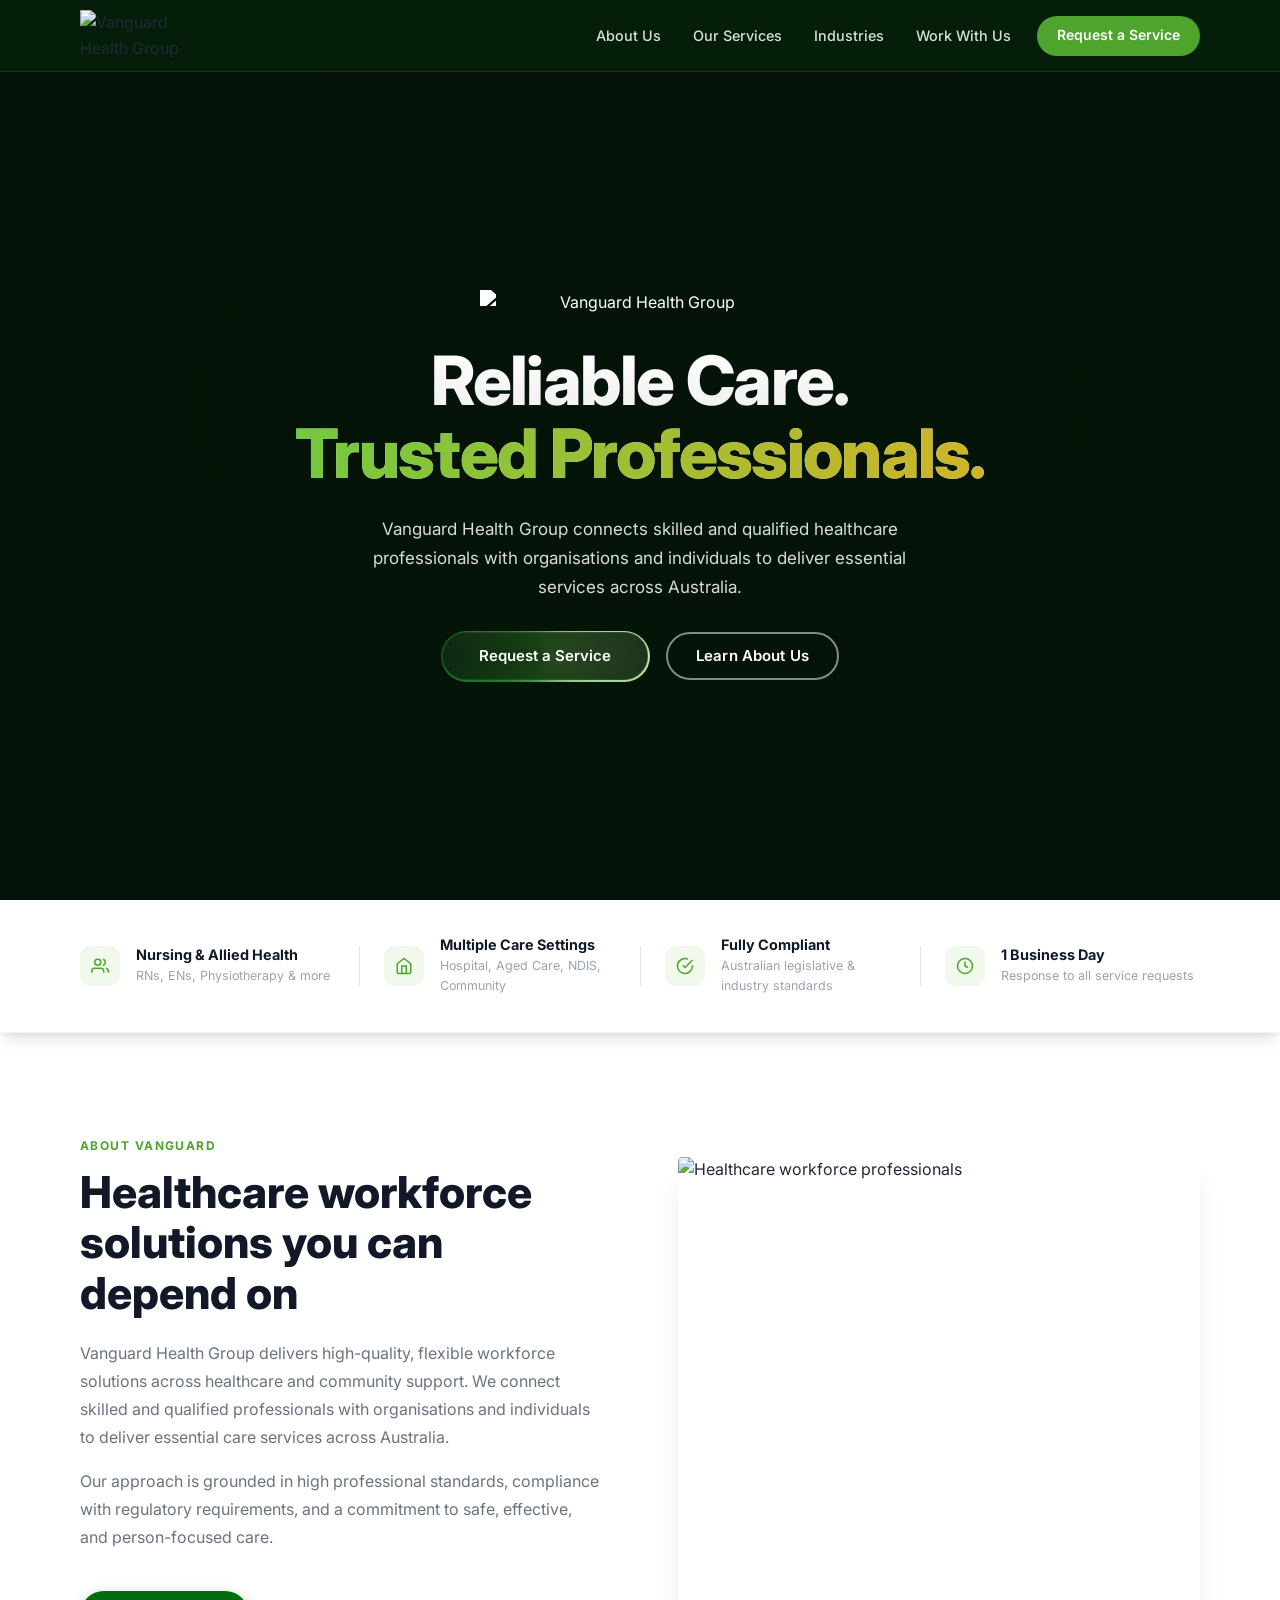
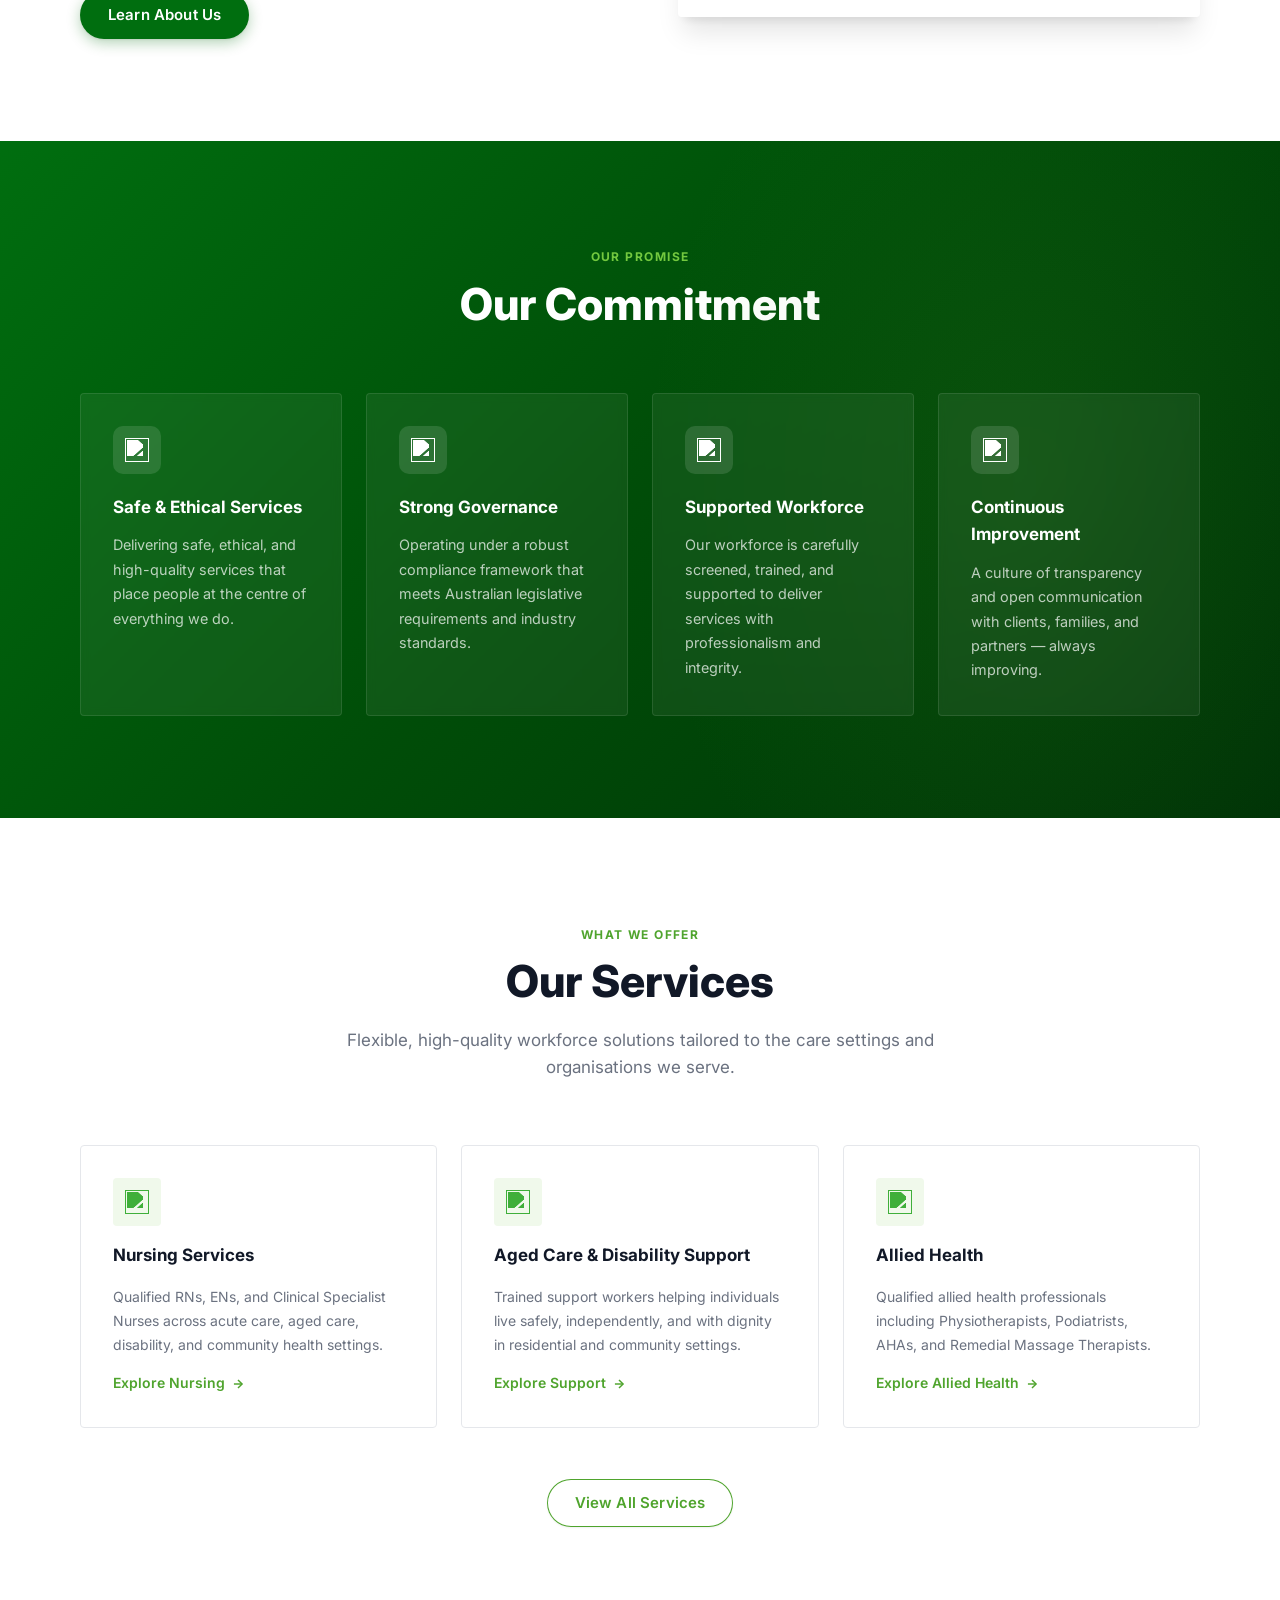
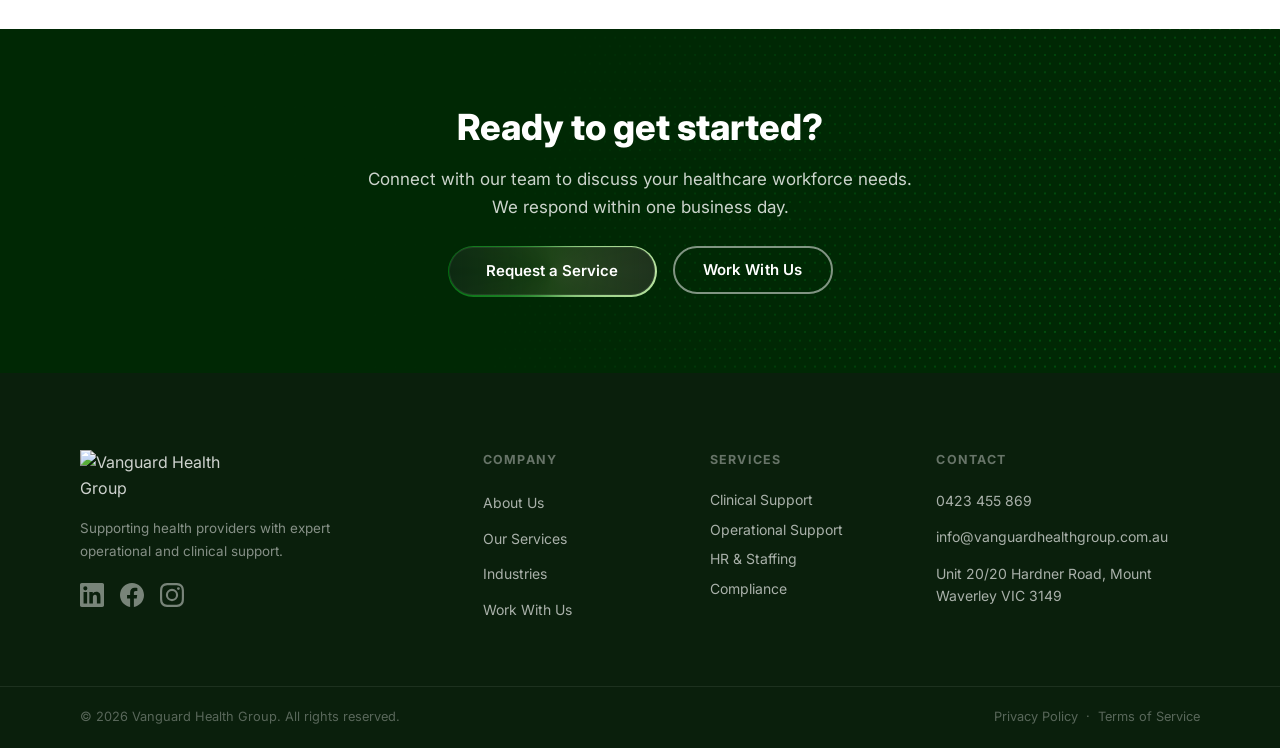
==== index.html @ 78858b24 "Extract nav + drawer into shared js/nav.js component with auto active-state detection" ====
<!DOCTYPE html>
<html lang="en">
<head>
  <meta charset="UTF-8" />
  <meta name="viewport" content="width=device-width, initial-scale=1.0" />
  <meta name="description" content="Vanguard Health Group delivers high-quality, flexible workforce solutions across healthcare and community support in Australia." />
  <title>Vanguard Health Group | Reliable Care. Trusted Professionals.</title>
  <!-- Favicon -->
  <link rel="icon" type="image/svg+xml" href="brand_assets/Favicon.svg" />
  <link rel="apple-touch-icon" href="brand_assets/Apple touch.svg" />
  <meta name="theme-color" content="#06200A" />
  <!-- Canonical -->
  <link rel="canonical" href="https://www.vanguardhealthgroup.com.au/" />
  <!-- Open Graph -->
  <meta property="og:type" content="website" />
  <meta property="og:site_name" content="Vanguard Health Group" />
  <meta property="og:url" content="https://www.vanguardhealthgroup.com.au/" />
  <meta property="og:title" content="Vanguard Health Group | Reliable Care. Trusted Professionals." />
  <meta property="og:description" content="Vanguard Health Group delivers high-quality, flexible workforce solutions across healthcare and community support in Australia." />
  <meta property="og:image" content="https://vanguard-hg.vercel.app/brand_assets/og-Image.jpg" />
  <meta property="og:image:secure_url" content="https://vanguard-hg.vercel.app/brand_assets/og-Image.jpg" />
  <meta property="og:image:type" content="image/jpeg" />
  <meta property="og:image:width" content="1200" />
  <meta property="og:image:height" content="628" />
  <!-- Twitter Card -->
  <meta name="twitter:card" content="summary_large_image" />
  <meta name="twitter:title" content="Vanguard Health Group | Reliable Care. Trusted Professionals." />
  <meta name="twitter:description" content="Vanguard Health Group delivers high-quality, flexible workforce solutions across healthcare and community support in Australia." />
  <meta name="twitter:image" content="https://vanguard-hg.vercel.app/brand_assets/og-Image.jpg" />
  <link rel="preconnect" href="https://fonts.googleapis.com" />
  <link rel="preconnect" href="https://fonts.gstatic.com" crossorigin />
  <link href="https://fonts.googleapis.com/css2?family=Inter:wght@300;400;500;600;700;800&display=swap" rel="stylesheet" />
  <link rel="stylesheet" href="css/styles.css" />
  <!-- Schema: Organization -->
  <script type="application/ld+json">
  {
    "@context": "https://schema.org",
    "@type": "Organization",
    "name": "Vanguard Health Group",
    "url": "https://www.vanguardhealthgroup.com.au",
    "logo": "https://www.vanguardhealthgroup.com.au/brand_assets/Logo-Wordmark-Trademark.svg",
    "description": "Vanguard Health Group delivers high-quality, flexible workforce solutions across healthcare and community support in Australia.",
    "contactPoint": {
      "@type": "ContactPoint",
      "email": "info@vanguardhealthgroup.com.au",
      "contactType": "customer service",
      "areaServed": "AU",
      "availableLanguage": "English"
    },
    "address": {
      "@type": "PostalAddress",
      "streetAddress": "Unit 20/20 Hardner Road",
      "addressLocality": "Mount Waverley",
      "addressRegion": "VIC",
      "postalCode": "3149",
      "addressCountry": "AU"
    },
    "sameAs": []
  }
  </script>
</head>
<body>
  <div id="site-nav"></div>
  <script src="js/nav.js"></script>

  <main>

    <!-- ========== HERO ========== -->
    <section class="hero-retro" id="home" aria-label="Hero">
      <!-- Background video -->
      <video
        class="hero-retro-video"
        src="brand_assets/Landing-video.mp4"
        autoplay
        loop
        muted
        playsinline
        aria-hidden="true"
      ></video>
      <!-- Ambient radial glow -->
      <div class="hero-retro-ambient" aria-hidden="true"></div>
      <!-- Content -->
      <div class="hero-retro-body container">
        <div class="hero-retro-text">
          <!-- Logo -->
          <img
            src="brand_assets/Logo-Wordmark-Trademark.svg"
            alt="Vanguard Health Group"
            class="hero-retro-logo"
          />
          <!-- Main heading -->
          <h1 class="hero-retro-heading">
            Reliable Care.
            <span class="hero-retro-heading-gradient">Trusted Professionals.</span>
          </h1>
          <!-- Description -->
          <p class="hero-retro-desc">
            Vanguard Health Group connects skilled and qualified healthcare professionals with organisations and individuals to deliver essential services across Australia.
          </p>
          <!-- CTA with spinning border -->
          <div class="hero-retro-actions">
            <span class="cta-ring-wrap">
              <span class="cta-ring-spin" aria-hidden="true"></span>
              <div class="cta-ring-inner">
                <a href="request.html" class="cta-ring-btn">Request a Service</a>
              </div>
            </span>
            <a href="about.html" class="btn btn-outline">Learn About Us</a>
          </div>
        </div>
      </div>
    </section>

    <!-- ========== STATS BAR ========== -->
    <section class="stats-bar" aria-label="Key highlights">
      <div class="container stats-grid">
        <div class="stat-item">
          <div class="stat-icon" aria-hidden="true">
            <svg viewBox="0 0 24 24" fill="none" stroke="currentColor" stroke-width="2"><path d="M17 21v-2a4 4 0 0 0-4-4H5a4 4 0 0 0-4 4v2"/><circle cx="9" cy="7" r="4"/><path d="M23 21v-2a4 4 0 0 0-3-3.87"/><path d="M16 3.13a4 4 0 0 1 0 7.75"/></svg>
          </div>
          <div class="stat-text">
            <strong>Nursing &amp; Allied Health</strong>
            <span>RNs, ENs, Physiotherapy &amp; more</span>
          </div>
        </div>
        <div class="stat-divider" aria-hidden="true"></div>
        <div class="stat-item">
          <div class="stat-icon" aria-hidden="true">
            <svg viewBox="0 0 24 24" fill="none" stroke="currentColor" stroke-width="2"><path d="M3 9l9-7 9 7v11a2 2 0 0 1-2 2H5a2 2 0 0 1-2-2z"/><polyline points="9 22 9 12 15 12 15 22"/></svg>
          </div>
          <div class="stat-text">
            <strong>Multiple Care Settings</strong>
            <span>Hospital, Aged Care, NDIS, Community</span>
          </div>
        </div>
        <div class="stat-divider" aria-hidden="true"></div>
        <div class="stat-item">
          <div class="stat-icon" aria-hidden="true">
            <svg viewBox="0 0 24 24" fill="none" stroke="currentColor" stroke-width="2"><path d="M22 11.08V12a10 10 0 1 1-5.93-9.14"/><polyline points="22 4 12 14.01 9 11.01"/></svg>
          </div>
          <div class="stat-text">
            <strong>Fully Compliant</strong>
            <span>Australian legislative &amp; industry standards</span>
          </div>
        </div>
        <div class="stat-divider" aria-hidden="true"></div>
        <div class="stat-item">
          <div class="stat-icon" aria-hidden="true">
            <svg viewBox="0 0 24 24" fill="none" stroke="currentColor" stroke-width="2"><circle cx="12" cy="12" r="10"/><polyline points="12 6 12 12 16 14"/></svg>
          </div>
          <div class="stat-text">
            <strong>1 Business Day</strong>
            <span>Response to all service requests</span>
          </div>
        </div>
      </div>
    </section>

    <!-- ========== ABOUT SNIPPET ========== -->
    <section class="section" aria-labelledby="home-about-heading">
      <div class="container split-layout">
        <div class="split-content">
          <span class="section-label">About Vanguard</span>
          <h2 id="home-about-heading" class="section-heading">Healthcare workforce solutions you can depend on</h2>
          <p class="section-text">
            Vanguard Health Group delivers high-quality, flexible workforce solutions across healthcare and community support. We connect skilled and qualified professionals with organisations and individuals to deliver essential care services across Australia.
          </p>
          <p class="section-text">
            Our approach is grounded in high professional standards, compliance with regulatory requirements, and a commitment to safe, effective, and person-focused care.
          </p>
          <a href="about.html" class="btn btn-primary">Learn About Us</a>
        </div>
        <div class="split-visual">
          <img
            src="brand_assets/Index_Helath_workforce_solutions.JPG"
            alt="Healthcare workforce professionals"
            class="split-img"
          />
        </div>
      </div>
    </section>

    <!-- ========== OUR COMMITMENT ========== -->
    <section class="section commitment-section" aria-labelledby="commitment-heading">
      <div class="container">
        <div class="commitment-header">
          <span class="section-label section-label--light">Our Promise</span>
          <h2 id="commitment-heading" class="section-heading section-heading--light">Our Commitment</h2>
        </div>
        <div class="commitment-grid">
          <div class="commitment-card">
            <div class="commitment-icon" aria-hidden="true">
              <img src="Icons/Safety.svg" alt="" class="icon-img" />
            </div>
            <h3>Safe &amp; Ethical Services</h3>
            <p>Delivering safe, ethical, and high-quality services that place people at the centre of everything we do.</p>
          </div>
          <div class="commitment-card">
            <div class="commitment-icon" aria-hidden="true">
              <img src="Icons/Governance.svg" alt="" class="icon-img" />
            </div>
            <h3>Strong Governance</h3>
            <p>Operating under a robust compliance framework that meets Australian legislative requirements and industry standards.</p>
          </div>
          <div class="commitment-card">
            <div class="commitment-icon" aria-hidden="true">
              <img src="Icons/Workforce.svg" alt="" class="icon-img" />
            </div>
            <h3>Supported Workforce</h3>
            <p>Our workforce is carefully screened, trained, and supported to deliver services with professionalism and integrity.</p>
          </div>
          <div class="commitment-card">
            <div class="commitment-icon" aria-hidden="true">
              <img src="Icons/Continous learning.svg" alt="" class="icon-img" />
            </div>
            <h3>Continuous Improvement</h3>
            <p>A culture of transparency and open communication with clients, families, and partners — always improving.</p>
          </div>
        </div>
      </div>
    </section>

    <!-- ========== SERVICES PREVIEW ========== -->
    <section class="section" aria-labelledby="home-services-heading">
      <div class="container">
        <div class="section-header">
          <span class="section-label">What We Offer</span>
          <h2 id="home-services-heading" class="section-heading">Our Services</h2>
          <p class="section-intro">Flexible, high-quality workforce solutions tailored to the care settings and organisations we serve.</p>
        </div>
        <div class="services-preview-grid">
          <div class="preview-card">
            <div class="preview-card-icon" aria-hidden="true">
              <img src="Icons/Nurse.svg" alt="" class="icon-img" />
            </div>
            <h3>Nursing Services</h3>
            <p>Qualified RNs, ENs, and Clinical Specialist Nurses across acute care, aged care, disability, and community health settings.</p>
            <a href="services.html" class="preview-card-link">
              Explore Nursing
              <svg viewBox="0 0 24 24" fill="none" stroke="currentColor" stroke-width="2.5" aria-hidden="true"><line x1="5" y1="12" x2="19" y2="12"/><polyline points="12 5 19 12 12 19"/></svg>
            </a>
          </div>
          <div class="preview-card">
            <div class="preview-card-icon" aria-hidden="true">
              <img src="Icons/Age care.svg" alt="" class="icon-img" />
            </div>
            <h3>Aged Care &amp; Disability Support</h3>
            <p>Trained support workers helping individuals live safely, independently, and with dignity in residential and community settings.</p>
            <a href="services.html" class="preview-card-link">
              Explore Support
              <svg viewBox="0 0 24 24" fill="none" stroke="currentColor" stroke-width="2.5" aria-hidden="true"><line x1="5" y1="12" x2="19" y2="12"/><polyline points="12 5 19 12 12 19"/></svg>
            </a>
          </div>
          <div class="preview-card">
            <div class="preview-card-icon" aria-hidden="true">
              <img src="Icons/Allied health.svg" alt="" class="icon-img" />
            </div>
            <h3>Allied Health</h3>
            <p>Qualified allied health professionals including Physiotherapists, Podiatrists, AHAs, and Remedial Massage Therapists.</p>
            <a href="services.html" class="preview-card-link">
              Explore Allied Health
              <svg viewBox="0 0 24 24" fill="none" stroke="currentColor" stroke-width="2.5" aria-hidden="true"><line x1="5" y1="12" x2="19" y2="12"/><polyline points="12 5 19 12 12 19"/></svg>
            </a>
          </div>
        </div>
        <div class="section-cta">
          <a href="services.html" class="btn btn-outline-dark">View All Services</a>
        </div>
      </div>
    </section>

    <!-- ========== CTA BANNER ========== -->
    <section class="cta-banner" aria-labelledby="cta-heading">
      <div class="cta-dots-bg" aria-hidden="true"></div>
      <div class="container cta-banner-inner">
        <h2 id="cta-heading">Ready to get started?</h2>
        <p>Connect with our team to discuss your healthcare workforce needs. We respond within one business day.</p>
        <div class="cta-banner-actions">
          <span class="cta-ring-wrap">
            <span class="cta-ring-spin" aria-hidden="true"></span>
            <div class="cta-ring-inner">
              <a href="request.html" class="cta-ring-btn">Request a Service</a>
            </div>
          </span>
          <a href="work-with-us.html" class="btn btn-outline">Work With Us</a>
        </div>
      </div>
    </section>

  </main>
  <!-- ========== FOOTER ========== -->
  <footer class="footer" id="site-footer"></footer>
    <script src="js/footer.js"></script>
  <script src="js/main.js"></script>
</body>
</html>
---- css/styles.css ----
/* ============================================================
   VANGUARD HEALTH GROUP — Stylesheet
   Brand: Green #4fa42d / Gold #BC9C22
   ============================================================ */

/* ── Variables ───────────────────────────────────────────── */
:root {
  --green-main:     #4fa42d;
  --green-dark:     #006E0F;
  --green-light:    #73c93f;
  --green-inactive: #bbe5a2;
  --green-bg:       #f0f9eb;

  --gold-main:  #BC9C22;
  --gold-dark:  #9b7818;
  --gold-light: #d0b427;

  --white:    #ffffff;
  --gray-50:  #f9fafb;
  --gray-100: #f3f4f6;
  --gray-200: #e5e7eb;
  --gray-300: #d1d5db;
  --gray-400: #9ca3af;
  --gray-600: #4b5563;
  --gray-700: #374151;
  --gray-800: #1f2937;
  --gray-900: #111827;

  --text:       #1f2937;
  --text-light: #6b7280;
  --text-muted: #9ca3af;

  --shadow-sm:  0 1px 2px 0 rgba(0,0,0,.05);
  --shadow-md:  0 4px 6px -1px rgba(0,0,0,.1), 0 2px 4px -2px rgba(0,0,0,.1);
  --shadow-lg:  0 10px 15px -3px rgba(0,0,0,.1), 0 4px 6px -4px rgba(0,0,0,.1);
  --shadow-xl:  0 20px 25px -5px rgba(0,0,0,.1), 0 8px 10px -6px rgba(0,0,0,.1);

  --radius-sm: 4px;
  --radius:    10px;
  --radius-lg: 4px;
  --radius-xl: 4px;

  --transition: 0.25s ease;
  --font: 'Inter', system-ui, -apple-system, sans-serif;
  --max-w: 1200px;
  --nav-h: 72px;

  /* ── Button token system ─────────────────────────────────── */
  --btn-primary:              var(--green-main);
  --btn-primary-dark:         var(--green-dark);
  --btn-primary-hover:        rgba(79,164,45,.10);
  --btn-primary-hover-dark:   rgba(0,110,15,.10);
  --btn-neutral:              #5c5c5c;
  --btn-neutral-dark:         #414958;
  --btn-neutral-hover:        #626d84;
  --btn-neutral-hover-dark:   #363d49;
  --btn-neutral-soft:         #ebebeb;
  --btn-focus-ring:           var(--green-main);
  --btn-text:                 #5c5c5c;
  --btn-text-hover:           #171717;
  --btn-hover-overlay:        rgba(43,48,59,.05);
  --btn-shadow-base:          0px 1px 2px 0px rgba(14,18,27,.06);
  --btn-shadow-primary:       var(--btn-shadow-base), inset 0 0 0 1px var(--btn-primary);
  --btn-shadow-neutral:       var(--btn-shadow-base), inset 0 0 0 1px var(--btn-neutral-soft);
  --btn-shadow-focus:         0 0 0 3px var(--btn-focus-ring);
  --btn-border-radius:        100px;
  --btn-font-weight:          600;
  --btn-font-size:            .9375rem;
  --btn-transition:           background-color .15s ease-in-out,
                              box-shadow .15s ease-in-out,
                              color .15s ease-in-out,
                              transform .15s ease-in-out;
}

/* ── Reset ───────────────────────────────────────────────── */
*,
*::before,
*::after { box-sizing: border-box; margin: 0; padding: 0; }

html {
  scroll-behavior: smooth;
  scroll-padding-top: var(--nav-h);
  font-size: 16px;
  -webkit-text-size-adjust: 100%;
}

body {
  font-family: var(--font);
  color: var(--text);
  background: var(--white);
  line-height: 1.6;
  -webkit-font-smoothing: antialiased;
}

img, svg { display: block; }
a { color: inherit; text-decoration: none; }
ul { list-style: none; }
button { cursor: pointer; border: none; background: none; font-family: inherit; }
input, select, textarea { font-family: inherit; }

/* ── Utility ─────────────────────────────────────────────── */
.container {
  max-width: var(--max-w);
  margin-inline: auto;
  padding-inline: clamp(1rem, 4vw, 2.5rem);
}

.section {
  padding-block: clamp(4rem, 8vw, 7rem);
}

.section-label {
  display: inline-block;
  font-size: 0.75rem;
  font-weight: 700;
  letter-spacing: 0.12em;
  text-transform: uppercase;
  color: var(--green-main);
  margin-bottom: 0.75rem;
}

.section-label--light { color: var(--green-light); }

.section-heading {
  font-size: clamp(1.75rem, 3.5vw, 2.75rem);
  font-weight: 800;
  line-height: 1.15;
  color: var(--gray-900);
  margin-bottom: 1.25rem;
}

.section-heading--light { color: var(--white); }

.section-text {
  font-size: 1rem;
  color: var(--text-light);
  line-height: 1.75;
  margin-bottom: 1rem;
  max-width: 60ch;
}

.section-text--light { color: rgba(255,255,255,.82); }

.section-header {
  text-align: center;
  max-width: 680px;
  margin-inline: auto;
  margin-bottom: clamp(2.5rem, 5vw, 4rem);
}

.section-intro {
  font-size: 1.0625rem;
  color: var(--text-light);
}

/* ── Button System ───────────────────────────────────────── */
.btn {
  position: relative;
  overflow: hidden;
  display: inline-flex;
  align-items: center;
  justify-content: center;
  gap: .5rem;
  padding: 0 1.75rem;
  height: 48px;
  min-width: 160px;
  border-radius: var(--btn-border-radius);
  font-size: var(--btn-font-size);
  font-weight: var(--btn-font-weight);
  letter-spacing: .01em;
  white-space: nowrap;
  border: 0;
  cursor: pointer;
  font-family: var(--font);
  line-height: 1.25rem;
  text-align: center;
  text-decoration: none;
  transition: var(--btn-transition);
}

.btn:focus-visible {
  outline: none;
  box-shadow: var(--btn-shadow-focus);
}

.btn:disabled { opacity: .5; cursor: not-allowed; }
.btn svg { width: 16px; height: 16px; flex-shrink: 0; }

/* Size modifiers */
.btn--sm  { height: 40px; padding: 0 1.25rem; font-size: .875rem;  min-width: 120px; }
.btn--xs  { height: 34px; padding: 0 1rem;    font-size: .8125rem; min-width: 0; }
.btn--xxs { height: 28px; padding: 0 .75rem;  font-size: .75rem;   min-width: 0; }
.btn--full { width: 100%; min-width: 0; }
.btn--icon { width: 48px; padding: 0; min-width: 0; }

/* Primary filled — green dark */
.btn-primary {
  background: var(--green-dark);
  color: var(--white);
  box-shadow: var(--btn-shadow-base), 0 4px 14px rgba(0,110,15,.3);
}
.btn-primary:hover:not(:disabled) {
  background: var(--green-main);
  box-shadow: 0 6px 20px rgba(79,164,45,.35);
  transform: translateY(-1px);
}

/* Primary stroke — outlined green */
.btn-primary-stroke {
  background: var(--white);
  color: var(--btn-primary);
  box-shadow: var(--btn-shadow-primary);
}
.btn-primary-stroke:hover:not(:disabled) {
  background: var(--btn-primary-hover);
  box-shadow: var(--btn-shadow-base);
}

/* Primary lighter — tinted green bg */
.btn-primary-lighter {
  background: color-mix(in srgb, var(--btn-primary) 10%, transparent);
  color: var(--btn-primary);
}
.btn-primary-lighter:hover:not(:disabled) {
  background: color-mix(in srgb, var(--btn-primary) 20%, transparent);
}

/* Primary ghost — text only */
.btn-primary-ghost { color: var(--btn-primary); }
.btn-primary-ghost:hover:not(:disabled) {
  background: var(--btn-primary-hover);
}

/* Secondary — white with green-dark text */
.btn-secondary {
  background: var(--white);
  color: var(--green-dark);
  box-shadow: var(--btn-shadow-base), inset 0 0 0 1px rgba(0,110,15,.2);
}
.btn-secondary:hover:not(:disabled) {
  background: var(--green-bg);
  box-shadow: var(--btn-shadow-base), inset 0 0 0 1px var(--green-dark);
  transform: translateY(-1px);
}

/* Neutral filled */
.btn-neutral-filled {
  background: var(--btn-neutral);
  color: var(--white);
  box-shadow: var(--btn-shadow-base);
}
.btn-neutral-filled:hover:not(:disabled) {
  background: var(--btn-neutral-hover);
}

/* Neutral stroke */
.btn-neutral-stroke {
  background: var(--white);
  color: var(--btn-text);
  box-shadow: var(--btn-shadow-neutral);
}
.btn-neutral-stroke:hover:not(:disabled) {
  color: var(--btn-text-hover);
  background: transparent;
}

/* Neutral lighter */
.btn-neutral-lighter {
  background: color-mix(in srgb, var(--btn-neutral) 10%, transparent);
  color: var(--btn-neutral);
}
.btn-neutral-lighter:hover:not(:disabled) {
  background: color-mix(in srgb, var(--btn-neutral) 20%, transparent);
}

/* Neutral ghost */
.btn-neutral-ghost { color: var(--btn-neutral); }
.btn-neutral-ghost:hover:not(:disabled) {
  background: var(--btn-hover-overlay);
}

/* Outline light — for dark backgrounds */
.btn-outline {
  background: transparent;
  color: var(--white);
  border: 2px solid rgba(255,255,255,.5);
}
.btn-outline:hover:not(:disabled) {
  background: rgba(255,255,255,.10);
  border-color: var(--white);
}

/* Outline dark — for light backgrounds */
.btn-outline-dark {
  background: transparent;
  color: var(--btn-primary);
  box-shadow: var(--btn-shadow-primary);
}
.btn-outline-dark:hover:not(:disabled) {
  background: var(--btn-primary-hover);
  box-shadow: var(--btn-shadow-base);
  color: var(--btn-primary-dark);
}

/* ── Interactive hover buttons ───────────────────────────── */
/* Blob colour + hover text colour per variant */
.btn-primary      { --btn-blob: var(--green-light);  --btn-hover-text: var(--white); }
.btn-secondary    { --btn-blob: var(--green-dark);   --btn-hover-text: var(--white); }
.btn-outline      { --btn-blob: var(--white);         --btn-hover-text: var(--green-dark); }
.btn-outline-dark { --btn-blob: var(--green-dark);   --btn-hover-text: var(--white); }
.nav-cta          { --btn-blob: var(--green-dark);   --btn-hover-text: var(--white);
                    position: relative; overflow: hidden; }

/* Label — slides right and fades out on hover */
.btn-text {
  position: relative;
  z-index: 1;
  display: inline-flex;
  align-items: center;
  justify-content: center;
  gap: 0.5rem;
  transition: transform 0.3s ease, opacity 0.3s ease;
}

.btn:hover .btn-text,
.nav-cta:hover .btn-text {
  transform: translateX(2.5rem);
  opacity: 0;
}

/* Hover content (text + arrow) — slides in from the right */
.btn-hover-content {
  position: absolute;
  inset: 0;
  z-index: 2;
  display: flex;
  align-items: center;
  justify-content: center;
  gap: 0.375rem;
  color: var(--btn-hover-text, var(--white));
  transform: translateX(2.5rem);
  opacity: 0;
  transition: transform 0.3s ease, opacity 0.3s ease;
  pointer-events: none;
  white-space: nowrap;
  font-size: inherit;
  font-weight: inherit;
}

.btn-hover-content svg { flex-shrink: 0; }

.btn:hover .btn-hover-content,
.nav-cta:hover .btn-hover-content {
  transform: translateX(-0.25rem);
  opacity: 1;
}

/* Blob — expands from left-centre to fill the button */
.btn-blob {
  position: absolute;
  left: 15%;
  top: 50%;
  width: 1rem;
  height: 1rem;
  border-radius: 50%;
  background: var(--btn-blob, var(--green-main));
  transform: translateY(-50%) scale(0);
  transition: transform 0.4s cubic-bezier(0.25, 0.46, 0.45, 0.94);
  z-index: 0;
  pointer-events: none;
}

.btn:hover .btn-blob,
.nav-cta:hover .btn-blob {
  transform: translateY(-50%) scale(100);
}

/* ── Logo ────────────────────────────────────────────────── */
.logo-img {
  height: 18px;
  width: auto;
  display: block;
}

.logo-img--white {
  filter: brightness(0) invert(1);
}

/* ── Icon image library ───────────────────────────────────── */
.icon-img {
  width: 24px;
  height: 24px;
  display: block;
  flex-shrink: 0;
  transition: filter 0.2s ease;
}

/* Dark green sections → white icons */
.commitment-section .icon-img,
.mission-card--green .icon-img,
.mission-card--gold .icon-img {
  filter: brightness(0) invert(1);
}

/* Light sections → brand green icons */
.service-icon .icon-img,
.preview-card-icon .icon-img,
.industry-icon .icon-img,
.image-placeholder-icon .icon-img {
  filter: brightness(0) saturate(100%) invert(49%) sepia(83%) saturate(406%) hue-rotate(69deg) brightness(98%) contrast(91%);
}

/* ── Image Placeholders ───────────────────────────────────── */
.image-placeholder {
  background: linear-gradient(135deg, var(--gray-100) 0%, var(--green-bg) 100%);
  border: 2px dashed var(--green-inactive);
  border-radius: var(--radius-lg);
  display: flex;
  flex-direction: column;
  align-items: center;
  justify-content: center;
  gap: 0.75rem;
  color: var(--green-main);
  font-size: 0.8125rem;
  font-weight: 500;
  padding: 2rem;
  min-height: 200px;
  width: 100%;
}

.image-placeholder--tall   { min-height: 420px; }
.image-placeholder--medium { min-height: 300px; }
.image-placeholder--wide   { min-height: 260px; }

.image-placeholder-icon svg {
  width: 2.5rem;
  height: 2.5rem;
  stroke: var(--green-main);
  opacity: 0.45;
}

/* ── NAVIGATION ──────────────────────────────────────────── */
.nav-wrapper {
  position: fixed;
  top: 0; left: 0; right: 0;
  z-index: 1000;
  height: var(--nav-h);
  background: rgba(6, 32, 10, 0.96);
  backdrop-filter: blur(12px);
  -webkit-backdrop-filter: blur(12px);
  border-bottom: 1px solid rgba(255,255,255,0.08);
  transition: background var(--transition), box-shadow var(--transition);
}

.nav-wrapper.scrolled {
  background: rgba(6, 32, 10, 0.5);
  box-shadow: none;
}

.nav {
  display: flex;
  align-items: center;
  justify-content: space-between;
  height: 100%;
  gap: 2rem;
}

.nav-logo {
  display: flex;
  align-items: center;
  gap: 0.75rem;
  flex-shrink: 0;
  text-decoration: none;
}

.nav-logo .logo-img {
  width: 136px;
  height: auto;
}

.nav-links {
  display: flex;
  align-items: center;
  gap: 0.25rem;
}

.nav-link {
  padding: 0.5rem 0.875rem;
  font-size: 0.9rem;
  font-weight: 500;
  color: rgba(255,255,255,0.85);
  border-radius: var(--radius-sm);
  transition: color var(--transition), background var(--transition);
  white-space: nowrap;
  text-decoration: none;
}

.nav-link:hover,
.nav-link.active {
  color: var(--white);
  background: rgba(255,255,255,0.1);
}

.nav-cta {
  padding: 0 1.25rem;
  height: 40px;
  background: var(--green-main);
  color: var(--white);
  border-radius: 100px;
  font-size: 0.875rem;
  font-weight: 600;
  display: inline-flex;
  align-items: center;
  transition: all var(--transition);
  white-space: nowrap;
  margin-left: 0.5rem;
  text-decoration: none;
}

.nav-cta:hover {
  background: var(--green-dark);
  box-shadow: 0 4px 12px rgba(79,164,45,.3);
  transform: translateY(-1px);
}

.nav-cta.active {
  background: var(--green-dark);
}

.nav-toggle {
  display: none;
  flex-direction: column;
  gap: 5px;
  padding: 0.5rem;
  border-radius: var(--radius-sm);
}

.nav-toggle span {
  display: block;
  width: 22px;
  height: 2px;
  background: rgba(255,255,255,0.9);
  border-radius: 2px;
  transition: all var(--transition);
}

.nav-toggle.open span:nth-child(1) { transform: translateY(7px) rotate(45deg); }
.nav-toggle.open span:nth-child(2) { opacity: 0; }
.nav-toggle.open span:nth-child(3) { transform: translateY(-7px) rotate(-45deg); }

/* ── PAGE HERO (inner pages) ─────────────────────────────── */
.page-hero {
  padding: calc(var(--nav-h) + 3.5rem) 0 4rem;
  background:
    radial-gradient(ellipse at 50% 110%, rgba(79,164,45,.18) 0%, transparent 55%),
    linear-gradient(135deg, #0d2b10 0%, #1a4d1f 45%, #0f3815 100%);
  text-align: center;
  position: relative;
  overflow: hidden;
}

.page-hero::after {
  content: '';
  position: absolute;
  top: -50%;
  right: -15%;
  width: 50%;
  height: 200%;
  background: radial-gradient(ellipse, rgba(188,156,34,.06) 0%, transparent 70%);
  pointer-events: none;
}

.page-hero-content {
  position: relative;
  z-index: 1;
  max-width: 680px;
  margin-inline: auto;
}

.breadcrumb {
  display: flex;
  align-items: center;
  justify-content: center;
  gap: 0.5rem;
  font-size: 0.8rem;
  color: rgba(255,255,255,.45);
  margin-bottom: 1rem;
}

.breadcrumb a {
  color: rgba(255,255,255,.45);
  transition: color var(--transition);
}

.breadcrumb a:hover { color: var(--green-light); }
.breadcrumb-sep { color: rgba(255,255,255,.25); }

.page-hero h1 {
  font-size: clamp(2rem, 4.5vw, 3.25rem);
  font-weight: 800;
  color: var(--white);
  line-height: 1.1;
  margin-bottom: 1rem;
}

.page-hero p {
  font-size: 1.0625rem;
  color: rgba(255,255,255,.75);
  line-height: 1.7;
  max-width: 52ch;
  margin-inline: auto;
}

/* ── Real images ─────────────────────────────────────────── */

/* Hero background image */
.hero-img {
  position: absolute;
  inset: 0;
  width: 100%;
  height: 100%;
  object-fit: cover;
  object-position: center 30%;
  display: block;
}

/* Split-layout photo */
.split-img {
  width: 100%;
  height: 100%;
  min-height: 460px;
  max-height: 580px;
  object-fit: cover;
  object-position: center;
  border-radius: 4px;
  display: block;
  box-shadow: var(--shadow-xl);
}

/* Secondary photo on form pages — larger so it balances the form */
.split-img--medium {
  min-height: 400px;
  max-height: 520px;
  border-radius: 4px;
  box-shadow: var(--shadow-lg);
}

/* No shadow modifier (e.g. PNG with transparent/light bg) */
.split-img--no-shadow {
  box-shadow: none;
}

/* Full-width image inside a card (mission section) */
.card-img {
  width: 100%;
  height: 200px;
  object-fit: cover;
  object-position: center;
  border-radius: 4px;
  display: block;
  margin-top: auto;
}

/* ── HERO (home) ─────────────────────────────────────────── */
.hero {
  position: relative;
  min-height: 100svh;
  display: flex;
  align-items: center;
  padding-top: var(--nav-h);
  overflow: hidden;
}

.hero-media {
  position: absolute;
  inset: 0;
  z-index: 0;
}

/* .hero-video-placeholder is no longer used — hero now uses .hero-img */

.hero-overlay {
  position: absolute;
  inset: 0;
  /* Multi-layer: strong left darkening for text legibility + subtle vignette */
  background:
    linear-gradient(to right,  rgba(5,20,8,.88) 0%,  rgba(5,20,8,.65) 45%, rgba(5,20,8,.25) 100%),
    linear-gradient(to top,    rgba(5,20,8,.45) 0%,  transparent 35%),
    linear-gradient(to bottom, rgba(5,20,8,.25) 0%,  transparent 20%);
}

.hero-content {
  position: relative;
  z-index: 1;
  max-width: 700px;
  padding-block: 5rem;
}

.hero-badge {
  display: inline-flex;
  align-items: center;
  background: rgba(188,156,34,.15);
  border: 1px solid rgba(188,156,34,.4);
  color: #f0d060;
  font-size: 0.8rem;
  font-weight: 600;
  letter-spacing: 0.06em;
  text-transform: uppercase;
  padding: 0.4rem 1rem;
  border-radius: 100px;
  margin-bottom: 1.5rem;
}

.hero-heading {
  font-size: clamp(2.5rem, 6vw, 4.5rem);
  font-weight: 800;
  line-height: 1.08;
  color: var(--white);
  margin-bottom: 1.5rem;
  text-shadow: 0 2px 20px rgba(0,0,0,.3);
}

.hero-heading-accent { color: #7de455; }

.hero-text {
  font-size: clamp(1rem, 1.5vw, 1.1875rem);
  color: rgba(255,255,255,.85);
  line-height: 1.7;
  margin-bottom: 2.5rem;
  max-width: 52ch;
}

.hero-actions {
  display: flex;
  flex-wrap: wrap;
  gap: 1rem;
}

.hero-scroll-indicator {
  position: absolute;
  bottom: 2rem;
  left: 50%;
  transform: translateX(-50%);
  z-index: 1;
}

.scroll-dot {
  width: 6px;
  height: 6px;
  background: rgba(255,255,255,.7);
  border-radius: 50%;
  animation: scrollBounce 1.8s ease-in-out infinite;
}

@keyframes scrollBounce {
  0%, 100% { transform: translateY(0); opacity: .5; }
  50%       { transform: translateY(8px); opacity: 1; }
}

/* ── STATS BAR ───────────────────────────────────────────── */
.stats-bar {
  background: var(--white);
  border-bottom: 1px solid var(--gray-100);
  box-shadow: var(--shadow-lg);
}

.stats-grid {
  display: grid;
  grid-template-columns: 1fr auto 1fr auto 1fr auto 1fr;
  align-items: center;
  padding-block: 1.75rem;
}

.stat-item {
  display: flex;
  align-items: center;
  gap: 1rem;
  padding: 0.5rem 1.5rem;
}
.stat-item:first-child { padding-left: 0; }
.stat-item:last-child  { padding-right: 0; }

.stat-icon {
  flex-shrink: 0;
  width: 2.5rem;
  height: 2.5rem;
  background: var(--green-bg);
  border-radius: var(--radius);
  display: flex;
  align-items: center;
  justify-content: center;
  color: var(--green-main);
}
.stat-icon svg { width: 1.125rem; height: 1.125rem; }

.stat-text {
  display: flex;
  flex-direction: column;
  gap: 0.1rem;
}
.stat-text strong { font-size: .9rem; font-weight: 700; color: var(--gray-900); line-height: 1.3; }
.stat-text span   { font-size: .78rem; color: var(--text-muted); }

.stat-divider { width: 1px; height: 2.5rem; background: var(--gray-200); }

/* ── SPLIT LAYOUT ────────────────────────────────────────── */
.split-layout {
  display: grid;
  grid-template-columns: 1fr 1fr;
  gap: clamp(2.5rem, 6vw, 5rem);
  align-items: center;
}

.split-layout--reverse { direction: rtl; }
.split-layout--reverse > * { direction: ltr; }

.split-content {
  display: flex;
  flex-direction: column;
  align-items: flex-start;
}

.split-content .section-text { max-width: 52ch; }
.split-content .btn { margin-top: 1.5rem; }

/* ── COMMITMENT ──────────────────────────────────────────── */
.commitment-section {
  background: linear-gradient(135deg, var(--green-dark) 0%, #004d08 50%, #003306 100%);
  position: relative;
  overflow: hidden;
}

.commitment-section::before {
  content: '';
  position: absolute;
  top: -30%; right: -10%;
  width: 60%; height: 160%;
  background: radial-gradient(ellipse, rgba(79,164,45,.12) 0%, transparent 70%);
  pointer-events: none;
}

.commitment-header {
  text-align: center;
  margin-bottom: clamp(2.5rem, 5vw, 4rem);
}

.commitment-grid {
  display: grid;
  grid-template-columns: repeat(auto-fit, minmax(240px, 1fr));
  gap: 1.5rem;
}

/* Force exactly 3 columns (6 cards → 3+3) */
.commitment-grid--3col {
  grid-template-columns: repeat(3, 1fr);
}

.commitment-card {
  background: rgba(255,255,255,.06);
  border: 1px solid rgba(255,255,255,.1);
  border-radius: var(--radius-lg);
  padding: 2rem;
  transition: all var(--transition);
  backdrop-filter: blur(4px);
}

.commitment-card:hover {
  background: rgba(255,255,255,.1);
  border-color: rgba(255,255,255,.25);
  transform: translateY(-3px);
  box-shadow: 0 12px 32px rgba(0,0,0,.25);
}

.commitment-icon {
  width: 3rem; height: 3rem;
  background: rgba(255,255,255,.12);
  border-radius: var(--radius);
  display: flex;
  align-items: center;
  justify-content: center;
  margin-bottom: 1.25rem;
  color: var(--white);
}
.commitment-icon svg { width: 1.375rem; height: 1.375rem; }

.commitment-card h3 { font-size: 1.0625rem; font-weight: 700; color: var(--white); margin-bottom: .75rem; }
.commitment-card p  { font-size: .9rem; color: rgba(255,255,255,.72); line-height: 1.7; }

/* ── FOUNDERS / DIRECTORS ────────────────────────────────── */
.founders-section { background: var(--gray-50); }

.directors-grid {
  display: grid;
  grid-template-columns: 1fr 1fr;
  gap: 1rem;
  margin-top: 2rem;
}

.director-card {
  display: flex;
  align-items: center;
  gap: 1rem;
  background: var(--white);
  border: 1px solid var(--gray-200);
  border-radius: var(--radius-lg);
  padding: 1.25rem;
  box-shadow: var(--shadow-sm);
}

.director-avatar {
  flex-shrink: 0;
  position: relative;
  width: 3rem; height: 3rem;
  background: var(--green-bg);
  border-radius: 50%;
  overflow: hidden;
  display: flex; align-items: center; justify-content: center;
  color: var(--green-main);
}
.director-avatar svg { width: 1.5rem; height: 1.5rem; }
.director-avatar img { position: absolute; inset: 0; width: 100%; height: 100%; object-fit: cover; object-position: top center; display: block; }

.director-info { display: flex; flex-direction: column; gap: .15rem; }
.director-info strong { font-size: .9rem; font-weight: 700; color: var(--gray-900); }
.director-info span   { font-size: .78rem; color: var(--text-muted); }

.director-card--btn {
  cursor: pointer;
  text-align: left;
  border: none;
  font-family: var(--font);
  width: 100%;
  transition: box-shadow var(--transition), transform var(--transition);
}
.director-card--btn:hover {
  box-shadow: var(--shadow-md, 0 4px 16px rgba(0,0,0,.1));
  transform: translateY(-2px);
}
.director-card--btn:hover .director-card-cta {
  color: var(--green-dark);
}
.director-card-cta {
  font-size: .78rem;
  font-weight: 600;
  color: var(--green-main);
  margin-top: .35rem;
}

/* ── BIO MODAL ───────────────────────────────────────────── */
.bio-modal-overlay {
  display: none;
  position: fixed;
  inset: 0;
  background: rgba(0,0,0,.55);
  backdrop-filter: blur(4px);
  z-index: 1100;
  align-items: center;
  justify-content: center;
  padding: 1.5rem;
}
.bio-modal-overlay.is-open { display: flex; }

.bio-modal {
  display: none;
  position: relative;
  background: var(--white);
  border-radius: var(--radius-lg);
  width: 100%;
  max-width: 780px;
  max-height: 88vh;
  overflow: hidden;
  border: none;
  box-shadow: 0 24px 64px rgba(0,0,0,.2);
  animation: modalIn .25s ease;
}
.bio-modal[open] { display: block; }
.bio-modal::backdrop { display: none; }

@keyframes modalIn {
  from { opacity: 0; transform: translateY(16px) scale(.98); }
  to   { opacity: 1; transform: translateY(0) scale(1); }
}

.bio-modal-close {
  position: absolute;
  top: 1rem; right: 1rem;
  width: 2rem; height: 2rem;
  background: var(--gray-100);
  border: none;
  border-radius: 50%;
  font-size: 1.25rem;
  line-height: 1;
  cursor: pointer;
  display: flex; align-items: center; justify-content: center;
  color: var(--gray-600);
  z-index: 1;
  transition: background var(--transition);
}
.bio-modal-close:hover { background: var(--gray-200); }

.bio-modal-inner {
  display: grid;
  grid-template-columns: 200px 1fr;
  height: 88vh;
  max-height: 88vh;
  overflow: hidden;
}

.bio-modal-photo {
  position: sticky;
  top: 0;
  height: 100%;
  max-height: 88vh;
  overflow: hidden;
}
.bio-modal-photo::after {
  content: '';
  position: absolute;
  inset: auto 0 0 0;
  height: 50%;
  background: linear-gradient(to bottom, transparent, rgba(0,0,0,.6));
  pointer-events: none;
}
.bio-modal-photo img {
  width: 100%;
  height: 100%;
  object-fit: cover;
  object-position: top center;
  display: block;
}
#bioRodolfo .bio-modal-photo img {
  transform: scale(1.25) translateY(8%);
}

.bio-modal-content {
  padding: 2.5rem 2rem 2.5rem 1.75rem;
  overflow-y: auto;
}
.bio-modal-content h2 {
  font-size: 1.25rem;
  font-weight: 700;
  color: var(--gray-900);
  margin-bottom: .25rem;
}
.bio-modal-title {
  font-size: .85rem;
  font-weight: 600;
  color: var(--green-main);
  margin-bottom: 1.5rem;
}
.bio-modal-body p {
  font-size: .9rem;
  line-height: 1.75;
  color: var(--gray-700, #374151);
  margin-bottom: 1rem;
}
.bio-modal-body p:last-child { margin-bottom: 0; }

@media (max-width: 600px) {
  .bio-modal-inner { grid-template-columns: 1fr; }
  .bio-modal-photo { height: 260px; max-height: 260px; position: relative; }
  .bio-modal-content { padding: 1.5rem; }
}

/* ── MISSION & VALUES ────────────────────────────────────── */
.mission-section { background: var(--white); }

.mission-grid {
  display: grid;
  grid-template-columns: 1fr 1fr;
  gap: 1.5rem;
}

.mission-card {
  border-radius: var(--radius-xl);
  padding: clamp(2rem, 4vw, 3rem);
  display: flex;
  flex-direction: column;
  gap: 1.25rem;
}

.mission-card--green {
  background: linear-gradient(135deg, #f0f9eb 0%, #d4f0c5 100%);
  border: 1px solid var(--green-inactive);
}

.mission-card--gold {
  background: linear-gradient(135deg, #fdf9ec 0%, #f5e8b0 100%);
  border: 1px solid #e8d585;
}

.mission-icon {
  width: 3rem; height: 3rem;
  border-radius: var(--radius);
  display: flex; align-items: center; justify-content: center;
}

.mission-card--green .mission-icon { background: var(--green-main); color: var(--white); }
.mission-card--gold  .mission-icon { background: var(--gold-main);  color: var(--white); }
.mission-icon svg { width: 1.375rem; height: 1.375rem; }

.mission-card h3 { font-size: 1.375rem; font-weight: 800; color: var(--gray-900); }
.mission-card p  { font-size: .9375rem; color: var(--text-light); line-height: 1.75; }

.values-list {
  display: flex;
  flex-direction: column;
  gap: 1rem;
}
.values-list li {
  display: flex;
  flex-direction: column;
  gap: .1rem;
  padding-left: 1rem;
  border-left: 3px solid var(--gold-main);
}
.values-list li strong { font-size: .9rem; font-weight: 700; color: var(--gray-900); }
.values-list li span   { font-size: .84rem; color: var(--text-light); }

/* ── SERVICES ────────────────────────────────────────────── */
.services-section { background: var(--gray-50); }

.services-grid {
  display: grid;
  grid-template-columns: repeat(auto-fit, minmax(300px, 1fr));
  gap: 1.75rem;
}

.service-card {
  background: var(--white);
  border-radius: var(--radius-xl);
  overflow: hidden;
  box-shadow: var(--shadow-md);
  transition: all var(--transition);
  display: flex;
  flex-direction: column;
}

.service-card:hover {
  transform: translateY(-5px);
  box-shadow: var(--shadow-xl);
}

.service-image-wrap {
  position: relative;
  aspect-ratio: 16 / 9;
  overflow: hidden;
  border-bottom: 1px solid var(--gray-200);
}

.service-image-wrap .service-img {
  display: block;
  width: 100%;
  height: 100%;
  object-fit: cover;
  object-position: center;
}

.service-image-wrap .image-placeholder {
  border-radius: 0;
  min-height: 200px;
  border: none;
  border-bottom: 1px solid var(--gray-200);
}

.service-badge {
  position: absolute;
  top: 1rem; left: 1rem;
  background: var(--green-main);
  color: var(--white);
  font-size: .7rem; font-weight: 700; letter-spacing: .08em;
  text-transform: uppercase;
  padding: .3rem .75rem;
  border-radius: 100px;
}

.service-body {
  padding: 1.75rem;
  display: flex;
  flex-direction: column;
  gap: .75rem;
  flex: 1;
}

.service-icon {
  width: 2.75rem; height: 2.75rem;
  background: var(--green-bg);
  border-radius: var(--radius);
  display: flex; align-items: center; justify-content: center;
  color: var(--green-main);
}
.service-icon svg { width: 1.25rem; height: 1.25rem; }

.service-body h3 { font-size: 1.1875rem; font-weight: 700; color: var(--gray-900); }
.service-body p  { font-size: .9rem; color: var(--text-light); line-height: 1.7; }

.service-list {
  display: flex;
  flex-direction: column;
  gap: .4rem;
  margin-top: .25rem;
}
.service-list li {
  font-size: .875rem;
  color: var(--text-light);
  padding-left: 1.25rem;
  position: relative;
}
.service-list li::before {
  content: '';
  position: absolute;
  left: 0; top: .5em;
  width: 6px; height: 6px;
  background: var(--green-main);
  border-radius: 50%;
}

.section-cta {
  text-align: center;
  margin-top: clamp(2.5rem, 4vw, 3.5rem);
}

/* ── HOME — services preview (compact) ───────────────────── */
.services-preview-grid {
  display: grid;
  grid-template-columns: repeat(auto-fit, minmax(280px, 1fr));
  gap: 1.5rem;
}

.preview-card {
  background: var(--white);
  border: 1px solid var(--gray-200);
  border-radius: var(--radius-xl);
  padding: 2rem;
  display: flex;
  flex-direction: column;
  gap: 1rem;
  transition: all var(--transition);
}

.preview-card:hover {
  border-color: var(--green-inactive);
  box-shadow: var(--shadow-lg);
  transform: translateY(-3px);
}

.preview-card-icon {
  width: 3rem; height: 3rem;
  background: var(--green-bg);
  border-radius: var(--radius-lg);
  display: flex; align-items: center; justify-content: center;
  color: var(--green-main);
}
.preview-card-icon svg { width: 1.375rem; height: 1.375rem; }

.preview-card h3 { font-size: 1.0625rem; font-weight: 700; color: var(--gray-900); }
.preview-card p  { font-size: .875rem; color: var(--text-light); line-height: 1.7; flex: 1; }

.preview-card-link {
  display: inline-flex;
  align-items: center;
  gap: .375rem;
  font-size: .875rem;
  font-weight: 600;
  color: var(--green-main);
  transition: gap var(--transition), color var(--transition);
}
.preview-card-link svg { width: 14px; height: 14px; }
.preview-card:hover .preview-card-link { gap: .625rem; color: var(--green-dark); }

/* ── INDUSTRIES ──────────────────────────────────────────── */
.industries-section { background: var(--white); }

.industries-grid {
  display: grid;
  grid-template-columns: repeat(auto-fill, minmax(200px, 1fr));
  gap: 1rem;
}

/* Force exactly 3 columns (6 items → 3+3) */
.industries-grid--3col {
  grid-template-columns: repeat(3, 1fr);
}

.industry-card {
  background: var(--gray-50);
  border: 1px solid var(--gray-200);
  border-radius: var(--radius-lg);
  padding: 1.5rem 1.25rem;
  display: flex;
  flex-direction: column;
  align-items: center;
  gap: .875rem;
  text-align: center;
  transition: all var(--transition);
}

.industry-card:hover {
  background: var(--green-bg);
  border-color: var(--green-inactive);
  transform: translateY(-3px);
  box-shadow: var(--shadow-md);
}

.industry-icon {
  width: 2.75rem; height: 2.75rem;
  background: var(--white);
  border-radius: var(--radius);
  display: flex; align-items: center; justify-content: center;
  color: var(--green-main);
  box-shadow: var(--shadow-sm);
  transition: all var(--transition);
}

.industry-card:hover .industry-icon {
  background: var(--green-main);
  color: var(--white);
  box-shadow: 0 4px 12px rgba(79,164,45,.3);
}

.industry-card:hover .industry-icon .icon-img {
  filter: brightness(0) invert(1) !important;
}

.industry-icon svg { width: 1.25rem; height: 1.25rem; }
.industry-card span { font-size: .875rem; font-weight: 600; color: var(--gray-700); line-height: 1.35; }

/* ── CTA BANNER ──────────────────────────────────────────── */
.cta-banner {
  background: #002804;
  padding: clamp(3.5rem, 6vw, 5rem) 0;
  position: relative;
  overflow: hidden;
}

/* Gradient-dots animated layer */
.cta-dots-bg {
  position: absolute;
  inset: 0;
  pointer-events: none;
  background-color: #002804;
  background-image:
    radial-gradient(circle at 50% 50%, transparent 1.5px, #002804 0 8px, transparent 8px),
    radial-gradient(circle at 50% 50%, transparent 1.5px, #002804 0 8px, transparent 8px),
    radial-gradient(circle at 50% 50%, rgba(0,120,20,0.4), transparent 60%),
    radial-gradient(circle at 50% 50%, rgba(0,55,8,0.5), transparent 60%),
    radial-gradient(circle at 50% 50%, rgba(0,150,28,0.25), transparent 60%),
    radial-gradient(ellipse at 50% 50%, rgba(0,44,6,0.65), transparent 60%);
  background-size:
    10px 17.32px,
    10px 17.32px,
    200% 200%,
    200% 200%,
    200% 200%,
    200% 17.32px;
  background-position:
    0px 0px, 5px 8.66px,
    800% 400%, 1000% -400%, -1200% -600%, 400% 17.32px;
  animation:
    cta-dots-move 30s linear infinite,
    cta-hue-shift 8s linear infinite;
}

@keyframes cta-dots-move {
  from {
    background-position:
      0px 0px, 5px 8.66px,
      800% 400%, 1000% -400%, -1200% -600%, 400% 17.32px;
  }
  to {
    background-position:
      0px 0px, 5px 8.66px,
      0% 0%, 0% 0%, 0% 0%, 0% 0%;
  }
}

@keyframes cta-hue-shift {
  0%   { filter: hue-rotate(0deg); }
  50%  { filter: hue-rotate(25deg); }
  100% { filter: hue-rotate(0deg); }
}

.cta-banner-inner {
  position: relative;
  text-align: center;
  display: flex;
  flex-direction: column;
  align-items: center;
  gap: 1rem;
}

.cta-banner-inner h2 {
  font-size: clamp(1.5rem, 3vw, 2.25rem);
  font-weight: 800;
  color: var(--white);
  line-height: 1.2;
}

.cta-banner-inner p {
  font-size: 1.0625rem;
  color: rgba(255,255,255,.8);
  max-width: 50ch;
  line-height: 1.65;
}

.cta-banner-actions {
  display: flex;
  flex-wrap: wrap;
  gap: 1rem;
  justify-content: center;
  margin-top: .5rem;
}

/* ── REQUEST A SERVICE ───────────────────────────────────── */
.request-section { background: var(--gray-50); }

.request-layout {
  display: grid;
  grid-template-columns: 1fr 1fr;
  gap: clamp(2.5rem, 5vw, 4rem);
  align-items: start;
}

.request-info { padding-top: 1rem; }

.request-note {
  display: flex;
  align-items: flex-start;
  gap: .75rem;
  background: var(--green-bg);
  border: 1px solid var(--green-inactive);
  border-radius: var(--radius);
  padding: 1rem 1.25rem;
  margin-top: 1.5rem;
}
.request-note svg {
  flex-shrink: 0; width: 1.125rem; height: 1.125rem;
  color: var(--green-main); margin-top: .1rem;
}
.request-note p { font-size: .875rem; color: var(--text-light); line-height: 1.6; }
.request-note strong { color: var(--green-dark); font-weight: 700; }

/* ── FORM ────────────────────────────────────────────────── */
.form-card {
  background: var(--white);
  border-radius: var(--radius-xl);
  padding: clamp(1.75rem, 3vw, 2.5rem);
  box-shadow: var(--shadow-lg);
  border: 1px solid var(--gray-100);
  position: sticky;
  top: calc(var(--nav-h) + 1.5rem);
}

.request-form,
.apply-form {
  display: flex;
  flex-direction: column;
  gap: 1.25rem;
}

.form-row {
  display: grid;
  grid-template-columns: 1fr 1fr;
  gap: 1.25rem;
}

.form-group {
  display: flex;
  flex-direction: column;
  gap: .4rem;
}

.form-group label {
  font-size: .84rem;
  font-weight: 600;
  color: var(--gray-700);
}

.form-group label span[aria-hidden] { color: var(--green-main); }

.form-group input,
.form-group select,
.form-group textarea {
  padding: .875rem 1rem;
  border: 1.5px solid var(--gray-300);
  border-radius: var(--radius);
  font-size: .9rem;
  color: var(--text);
  background: var(--white);
  transition: border-color var(--transition), box-shadow var(--transition);
  outline: none;
  appearance: none;
  -webkit-appearance: none;
}

.form-group select {
  background-image: url("data:image/svg+xml,%3Csvg xmlns='http://www.w3.org/2000/svg' viewBox='0 0 24 24' fill='none' stroke='%236b7280' stroke-width='2'%3E%3Cpolyline points='6 9 12 15 18 9'/%3E%3C/svg%3E");
  background-repeat: no-repeat;
  background-position: right .75rem center;
  background-size: 1rem;
  padding-right: 2.5rem;
  cursor: pointer;
}

.form-group input:focus,
.form-group select:focus,
.form-group textarea:focus {
  border-color: var(--green-main);
  box-shadow: 0 0 0 3px rgba(79,164,45,.15);
}

.form-group input::placeholder,
.form-group textarea::placeholder { color: var(--text-muted); }
.form-group textarea { resize: vertical; min-height: 100px; }

.form-group--checkbox { flex-direction: row; align-items: flex-start; }

.checkbox-label {
  display: flex;
  align-items: flex-start;
  gap: .75rem;
  cursor: pointer;
  font-size: .84rem;
  color: var(--text-light);
  line-height: 1.55;
}

.checkbox-label input[type="checkbox"] {
  position: absolute; opacity: 0; width: 0; height: 0;
}

.checkbox-custom {
  flex-shrink: 0;
  width: 1.125rem; height: 1.125rem;
  border: 1.5px solid var(--gray-300);
  border-radius: 4px;
  margin-top: .1rem;
  background: var(--white);
  transition: all var(--transition);
  position: relative; display: block;
}

.checkbox-label input:checked ~ .checkbox-custom {
  background: var(--green-main);
  border-color: var(--green-main);
}

.checkbox-label input:checked ~ .checkbox-custom::after {
  content: '';
  position: absolute;
  left: 3px; top: 1px;
  width: 6px; height: 9px;
  border: 2px solid white;
  border-top: none; border-left: none;
  transform: rotate(45deg);
}

.form-link { color: var(--green-main); font-weight: 600; }
.form-link:hover { text-decoration: underline; }

.form-success {
  display: flex;
  align-items: center;
  gap: .75rem;
  background: var(--green-bg);
  border: 1px solid var(--green-inactive);
  border-radius: var(--radius);
  padding: 1rem 1.25rem;
}
.form-success[hidden] { display: none; }
.form-success svg { width: 1.25rem; height: 1.25rem; color: var(--green-main); flex-shrink: 0; }
.form-success p { font-size: .9rem; font-weight: 600; color: var(--green-dark); }

/* ── FILE INPUT ──────────────────────────────────────────── */
.file-input-wrap { position: relative; }
.file-input-wrap input[type="file"] {
  position: absolute; opacity: 0; width: .1px; height: .1px; overflow: hidden;
}

.file-label {
  display: flex;
  align-items: center;
  gap: .75rem;
  padding: .875rem 1rem;
  border: 1.5px dashed var(--gray-300);
  border-radius: var(--radius);
  font-size: .875rem;
  color: var(--text-light);
  cursor: pointer;
  transition: all var(--transition);
}
.file-label:hover { border-color: var(--green-main); color: var(--green-main); background: var(--green-bg); }
.file-label svg { width: 1.125rem; height: 1.125rem; flex-shrink: 0; }

/* ── WORK WITH US ────────────────────────────────────────── */
.work-layout {
  display: grid;
  grid-template-columns: 1fr 1fr;
  gap: clamp(2.5rem, 5vw, 4rem);
  align-items: start;
}

.work-content { display: flex; flex-direction: column; gap: 1.5rem; }

.benefits-card {
  background: var(--white);
  border-radius: var(--radius-xl);
  padding: clamp(1.75rem, 3vw, 2.5rem);
  box-shadow: var(--shadow-md);
  border: 1px solid var(--gray-100);
  position: sticky;
  top: calc(var(--nav-h) + 1.5rem);
}

.benefits-card h3 {
  font-size: 1.25rem; font-weight: 800; color: var(--gray-900);
  margin-bottom: 1.5rem; padding-bottom: 1rem;
  border-bottom: 2px solid var(--gray-100);
}

.benefits-list {
  display: flex; flex-direction: column; gap: 1.125rem;
  margin-bottom: 2rem;
}

.benefits-list li { display: flex; align-items: flex-start; gap: 1rem; }

.benefit-icon {
  flex-shrink: 0;
  width: 2.25rem; height: 2.25rem;
  background: var(--green-bg);
  border-radius: var(--radius);
  display: flex; align-items: center; justify-content: center;
  color: var(--green-main); margin-top: .1rem;
}
.benefit-icon svg { width: 1rem; height: 1rem; }

.benefits-list li > div { display: flex; flex-direction: column; gap: .15rem; }
.benefits-list li strong { font-size: .9rem; font-weight: 700; color: var(--gray-900); }
.benefits-list li span   { font-size: .82rem; color: var(--text-muted); }

.apply-divider {
  border: none;
  border-top: 2px solid var(--gray-100);
  margin-block: 2rem 1.75rem;
}

.apply-section-title {
  font-size: 1.125rem; font-weight: 800; color: var(--gray-900); margin-bottom: .5rem;
}

.apply-section-desc {
  font-size: .875rem; color: var(--text-light); margin-bottom: 1.5rem; line-height: 1.6;
}

/* ── FOOTER ──────────────────────────────────────────────── */
.footer {
  background: #0a1f0c;
  color: rgba(255,255,255,.8);
  padding-top: clamp(3rem, 6vw, 5rem);
}

.footer-grid {
  display: grid;
  grid-template-columns: 2fr 1fr 1fr 1.5fr;
  gap: clamp(2rem, 4vw, 3.5rem);
  padding-bottom: clamp(3rem, 5vw, 4rem);
}

.footer-brand-logo {
  display: inline-flex;
  margin-bottom: 1rem;
  text-decoration: none;
}

.footer-logo-img {
  width: 140px;
  height: auto;
}

.footer-desc {
  font-size: .84rem; color: rgba(255,255,255,.5);
  line-height: 1.7; max-width: 36ch;
}

.footer-socials {
  display: flex;
  gap: 1rem;
  margin-top: 1.25rem;
}

.footer-socials a {
  display: inline-flex;
  align-items: center;
  justify-content: center;
  color: rgba(255,255,255,.45);
  transition: color var(--transition);
  text-decoration: none;
}

.footer-socials a:hover { color: var(--green-light); }
.footer-socials svg { width: 24px; height: 24px; }

.footer-nav h4,
.footer-services h4,
.footer-contact h4 {
  font-size: .78rem; font-weight: 700; letter-spacing: .1em;
  text-transform: uppercase; color: rgba(255,255,255,.38);
  margin-bottom: 1.25rem;
}

.footer-nav ul,
.footer-services ul {
  display: flex; flex-direction: column; gap: .625rem;
}

.footer-nav a,
.footer-services li {
  font-size: .875rem; color: rgba(255,255,255,.65); transition: color var(--transition); line-height: 1.4;
}
.footer-nav a:hover { color: var(--green-light); }

.footer-contact address {
  font-style: normal; display: flex; flex-direction: column; gap: .875rem;
}

.footer-contact p {
  display: flex; align-items: center; gap: .625rem;
  font-size: .875rem; color: rgba(255,255,255,.65);
}

.footer-contact svg { width: 1rem; height: 1rem; flex-shrink: 0; color: var(--green-light); }
.footer-contact a:hover { color: var(--green-light); }

.footer-bottom { border-top: 1px solid rgba(255,255,255,.08); padding-block: 1.25rem; }

.footer-bottom-inner {
  display: flex; justify-content: space-between; align-items: center;
  flex-wrap: wrap; gap: .5rem;
}

.footer-bottom p     { font-size: .8rem; color: rgba(255,255,255,.32); }
.footer-legal a      { color: rgba(255,255,255,.4); transition: color var(--transition); }
.footer-legal a:hover { color: var(--green-light); }

/* ── HERO RETRO (home – retro grid + photo) ──────────────── */
.hero-retro {
  position: relative;
  min-height: 100svh;
  padding-top: var(--nav-h);
  overflow: hidden;
  background-color: #051408;
  display: flex;
  flex-direction: column;
}

.hero-retro-video {
  position: absolute;
  inset: 0;
  width: 100%;
  height: 100%;
  object-fit: cover;
  object-position: center;
  z-index: 0;
  pointer-events: none;
}

/* Dark overlay for contrast & accessibility */
.hero-retro-ambient {
  position: absolute;
  inset: 0;
  z-index: 1;
  /* Left-weighted darkening keeps legibility at all viewport widths;
     bottom gradient anchors the section into the page. */
  background:
    linear-gradient(to bottom, rgba(5,20,8,.35) 0%, transparent 25%),
    linear-gradient(to top,    rgba(5,20,8,.55) 0%, transparent 40%),
    radial-gradient(ellipse 70% 55% at 50% 45%, rgba(5,20,8,.50) 0%, rgba(5,20,8,.80) 100%);
  pointer-events: none;
}

/* Retro perspective grid */
.retro-grid {
  pointer-events: none;
  position: absolute;
  inset: 0;
  overflow: hidden;
  perspective: 200px;
  opacity: 0.55;
  z-index: 0;
}

.retro-grid-inner {
  position: absolute;
  inset: 0;
  transform: rotateX(65deg);
}

.retro-grid-lines {
  position: absolute;
  width: 600vw;
  height: 300vh;
  top: 0; left: 0;
  margin-left: -200%;
  transform-origin: 100% 0 0;
  background-image:
    linear-gradient(to right, rgba(115,201,63,.35) 1px, transparent 0),
    linear-gradient(to bottom, rgba(115,201,63,.35) 1px, transparent 0);
  background-repeat: repeat;
  background-size: 60px 60px;
  animation: retro-grid-scroll 20s linear infinite;
}

@keyframes retro-grid-scroll {
  0%   { background-position: 0 0; }
  100% { background-position: 0 60px; }
}

/* Fade grid into dark at bottom so it blends with the overlay */
.retro-grid-fade {
  position: absolute;
  inset: 0;
  background: linear-gradient(to top, rgba(5,20,8,1) 0%, transparent 70%);
}

/* Content layout — vertically centred within the viewport */
.hero-retro-body {
  position: relative;
  z-index: 2;
  flex: 1;
  display: flex;
  flex-direction: column;
  justify-content: center;
  padding-block: clamp(3rem, 6vw, 5rem);
}

.hero-retro-text {
  max-width: 760px;
  margin-inline: auto;
  text-align: center;
  display: flex;
  flex-direction: column;
  align-items: center;
  gap: 1.5rem;
}

/* Logo lockup */
.hero-retro-logo {
  display: block;
  width: clamp(93px, 29vw, 320px);
  max-width: 100%;
  height: auto;
  /* The SVG uses brand green — invert to white for readability on dark bg */
  filter: brightness(0) invert(1);
  margin-bottom: 0.25rem;
}

/* Badge pill — translucent on dark background */
.hero-retro-badge {
  display: inline-flex;
  align-items: center;
  gap: 0.5rem;
  font-size: 0.8125rem;
  font-weight: 600;
  /* Explicit color for accessibility — white text on dark pill */
  color: rgba(255,255,255,.88);
  background: linear-gradient(to right, rgba(255,255,255,.08), rgba(255,255,255,.05), transparent);
  border: 2px solid rgba(255,255,255,.12);
  border-radius: 100px;
  padding: 0.4rem 1.25rem;
  transition: color var(--transition), border-color var(--transition);
  cursor: default;
}

.hero-retro-chevron {
  flex-shrink: 0;
  transition: transform 0.3s ease;
}

.hero-retro-badge:hover .hero-retro-chevron {
  transform: translateX(4px);
}

/* Main heading — white gradient for legibility */
.hero-retro-heading {
  font-size: clamp(2.5rem, 5.5vw, 4.25rem);
  font-weight: 800;
  line-height: 1.08;
  letter-spacing: -0.025em;
  /* Solid white → slightly translucent white keeps contrast ≥ 10:1 on dark */
  background: linear-gradient(180deg, #ffffff 0%, rgba(255,255,255,.88) 100%);
  -webkit-background-clip: text;
  background-clip: text;
  -webkit-text-fill-color: transparent;
  color: transparent;
  margin: 0;
  text-shadow: none;
}

/* Gradient accent — light green to gold (both readable on dark) */
.hero-retro-heading-gradient {
  display: block;
  background: linear-gradient(to right, var(--green-light), var(--gold-light));
  -webkit-background-clip: text;
  background-clip: text;
  -webkit-text-fill-color: transparent;
  color: transparent;
}

/* Description — white at 85% opacity; passes WCAG AA on the dark overlay */
.hero-retro-desc {
  font-size: 1.0625rem;
  color: rgba(255,255,255,.85);
  line-height: 1.72;
  max-width: 54ch;
  margin: 0;
}

/* Actions row */
.hero-retro-actions {
  display: flex;
  flex-wrap: wrap;
  align-items: center;
  justify-content: center;
  gap: 1rem;
  margin-top: 0.25rem;
}

/* Spinning conic-gradient ring CTA */
.cta-ring-wrap {
  position: relative;
  display: inline-block;
  overflow: hidden;
  border-radius: 100px;
  padding: 1.5px;
  flex-shrink: 0;
}

.cta-ring-spin {
  position: absolute;
  inset: -1000%;
  background: conic-gradient(from 90deg at 50% 50%, var(--green-inactive) 0%, var(--green-dark) 50%, var(--green-inactive) 100%);
  animation: cta-border-spin 2s linear infinite;
  display: block;
}

@keyframes cta-border-spin {
  from { transform: rotate(0deg); }
  to   { transform: rotate(360deg); }
}

/* Dark inner shell keeps button readable on the photo background */
.cta-ring-inner {
  position: relative;
  display: inline-flex;
  border-radius: 100px;
  background: rgba(5,20,8,.85);
  z-index: 1;
}

/* White text on dark shell — contrast ratio > 12:1, passes WCAG AAA */
.cta-ring-btn {
  display: inline-flex;
  align-items: center;
  justify-content: center;
  border-radius: 100px;
  height: 48px;
  padding: 0 2.25rem;
  font-size: 0.9375rem;
  font-weight: 600;
  color: var(--white);
  background: linear-gradient(to right, rgba(255,255,255,.04), rgba(79,164,45,.22), transparent);
  border: 1px solid rgba(255,255,255,.08);
  text-decoration: none;
  transition: background 0.2s ease;
  white-space: nowrap;
}

.cta-ring-btn:hover {
  background: linear-gradient(to right, rgba(255,255,255,.08), rgba(79,164,45,.32), transparent);
}

/* Bottom showcase image */
.hero-retro-image-wrap {
  margin-top: clamp(3rem, 6vw, 5rem);
  margin-inline: clamp(1rem, 5vw, 3rem);
  position: relative;
  z-index: 10;
}

.hero-retro-image {
  width: 100%;
  display: block;
  border-radius: 8px 8px 0 0;
  box-shadow: 0 -4px 40px rgba(0,0,0,.25), 0 20px 60px rgba(0,0,0,.35);
  border: 1px solid rgba(255,255,255,.1);
  border-bottom: none;
  object-fit: cover;
  max-height: 480px;
  object-position: center 20%;
}

/* ── ANIMATIONS ──────────────────────────────────────────── */
@keyframes fadeUp {
  from { opacity: 0; transform: translateY(22px); }
  to   { opacity: 1; transform: translateY(0); }
}

.animate-in { animation: fadeUp .55s ease both; }

/* ── MOBILE DRAWER ───────────────────────────────────────── */
.nav-drawer-overlay {
  position: fixed;
  inset: 0;
  background: rgba(0, 0, 0, 0.55);
  z-index: 1001;
  opacity: 0;
  pointer-events: none;
  transition: opacity 0.3s ease;
}
.nav-drawer-overlay.open {
  opacity: 1;
  pointer-events: auto;
}

.nav-drawer {
  position: fixed;
  top: 0; left: 0; bottom: 0;
  width: 280px;
  max-width: 92vw;
  background: #06200A;
  z-index: 1002;
  display: flex;
  flex-direction: column;
  padding: 24px;
  transform: translateX(-110%);
  transition: transform 0.32s cubic-bezier(0.4, 0, 0.2, 1);
  overflow-y: auto;
  will-change: transform;
}
.nav-drawer.open { transform: translateX(0); }

.drawer-close {
  align-self: flex-end;
  display: flex;
  align-items: center;
  justify-content: center;
  width: 36px; height: 36px;
  border-radius: 100px;
  background: rgba(255,255,255,0.12);
  border: none;
  cursor: pointer;
  color: var(--white);
  flex-shrink: 0;
  transition: background var(--transition);
  margin-bottom: 4px;
}
.drawer-close:hover { background: rgba(255,255,255,0.2); }
.drawer-close svg { width: 14px; height: 14px; pointer-events: none; }

.drawer-logo { padding: 12px 0 20px; }
.drawer-logo-img { width: 120px; height: auto; display: block; }

.drawer-divider {
  height: 1px;
  background: rgba(255,255,255,0.08);
  flex-shrink: 0;
}

.drawer-nav { display: flex; flex-direction: column; }

.drawer-item {
  display: flex;
  align-items: center;
  gap: 16px;
  padding: 17px 8px;
  text-decoration: none;
  border-radius: var(--radius);
  transition: background var(--transition);
}
.drawer-item:hover { background: rgba(255,255,255,0.05); }
.drawer-item.active .drawer-label { color: var(--green-light); }

.drawer-icon {
  width: 24px; height: 24px;
  flex-shrink: 0;
  display: flex;
  align-items: center;
  justify-content: center;
}
.drawer-icon .icon-img { filter: brightness(0) invert(1); }
.drawer-svg-icon { width: 24px; height: 24px; color: var(--white); flex-shrink: 0; }

.drawer-labels { display: flex; flex-direction: column; gap: 2px; }
.drawer-label {
  font-size: 16px;
  font-weight: 500;
  color: rgba(255,255,255,0.88);
  line-height: 1.3;
}
.drawer-sub {
  font-size: 11px;
  font-weight: 400;
  color: rgba(255,255,255,0.45);
  line-height: 1.3;
}

.drawer-footer {
  margin-top: auto;
  padding-top: 16px;
  border-top: 1px solid rgba(255,255,255,0.08);
  display: flex;
  flex-direction: column;
  gap: 5px;
  text-align: center;
}
.drawer-footer a,
.drawer-footer p {
  color: rgba(255,255,255,0.35);
  font-size: 11px;
  line-height: 1.4;
  text-decoration: none;
}
.drawer-footer a[href^="mailto"] { text-decoration: underline; }
.drawer-footer a:hover { color: rgba(255,255,255,0.65); }

/* ── RESPONSIVE ──────────────────────────────────────────── */
@media (max-width: 1100px) {
  .stats-grid { grid-template-columns: 1fr 1fr; }
  .stat-divider { display: none; }
  .stat-item { padding: .75rem; }
  .footer-grid { grid-template-columns: 1fr 1fr; }
  .footer-brand { grid-column: 1 / -1; }
}

@media (max-width: 960px) {
  .commitment-grid--3col,
  .industries-grid--3col {
    grid-template-columns: repeat(2, 1fr);
  }
}

@media (max-width: 560px) {
  .commitment-grid--3col,
  .industries-grid--3col {
    grid-template-columns: 1fr;
  }
}

@media (max-width: 900px) {
  :root { --nav-h: 64px; }

  .nav-toggle { display: flex; }
  .nav-links  { display: none; }

  .split-layout,
  .split-layout--reverse { grid-template-columns: 1fr; direction: ltr; }
  .split-layout--reverse .split-visual { order: -1; }
  .split-content .section-text { max-width: 100%; }

  .mission-grid { grid-template-columns: 1fr; }
  .request-layout,
  .work-layout   { grid-template-columns: 1fr; }
  .directors-grid { grid-template-columns: 1fr; }

  /* ── Full-bleed: service cards (overflow:hidden blocks child negative margins) */
  .service-card {
    margin-inline: calc(-1 * clamp(1rem, 4vw, 2.5rem));
    border-radius: 0;
    box-shadow: none;
    border-bottom: 1px solid var(--gray-200);
  }
  .service-card .service-body {
    padding-inline: clamp(1rem, 4vw, 2.5rem);
  }

  /* ── Full-bleed: form cards ───────────────────────────── */
  .form-card,
  .benefits-card {
    margin-inline: calc(-1 * clamp(1rem, 4vw, 2.5rem));
    border-radius: 0;
    border-left: none;
    border-right: none;
    position: static;
  }

  /* ── Full-bleed: split-layout images ──────────────────── */
  .split-visual {
    margin-inline: calc(-1 * clamp(1rem, 4vw, 2.5rem));
  }
  .split-img,
  .split-img--medium {
    border-radius: 0;
    box-shadow: none;
    min-height: 260px;
    max-height: 340px;
  }
}

@media (max-width: 680px) {
  .form-row   { grid-template-columns: 1fr; }
  .stats-grid { grid-template-columns: 1fr; }
  .footer-grid { grid-template-columns: 1fr; }
  .footer-brand { grid-column: auto; }
  .footer-bottom-inner { flex-direction: column; text-align: center; }
}

@media (max-width: 480px) {
  .hero-actions { flex-direction: column; }
  .btn { width: 100%; min-width: 0; }
  .cta-banner-actions { flex-direction: column; align-items: stretch; }
  .cta-banner-actions .btn { min-width: 0; }
  .industries-grid { grid-template-columns: 1fr 1fr; }

  .hero-retro-actions { flex-direction: column; align-items: stretch; }
  .cta-ring-wrap { width: 100%; }
  .cta-ring-inner { width: 100%; }
  .cta-ring-btn { width: 100%; }
  .hero-retro-secondary { width: 100%; min-width: 0; }
}
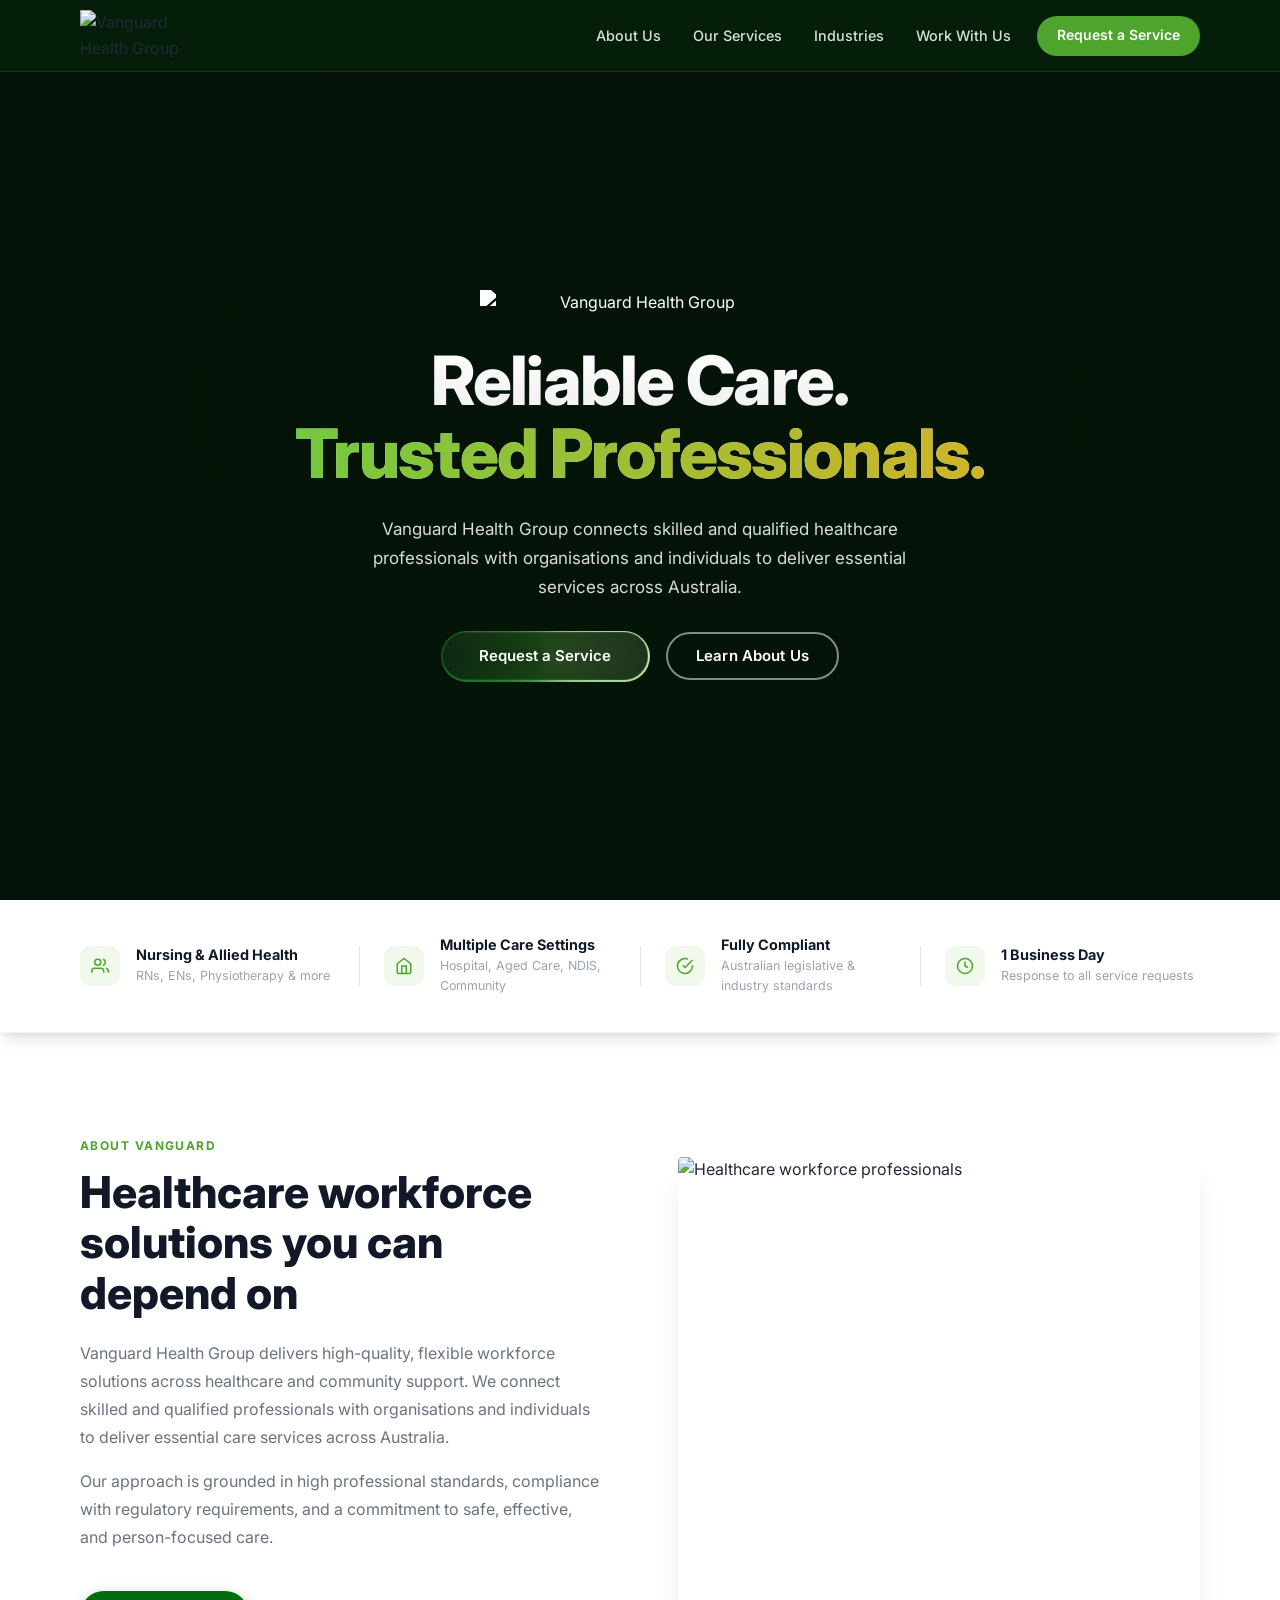
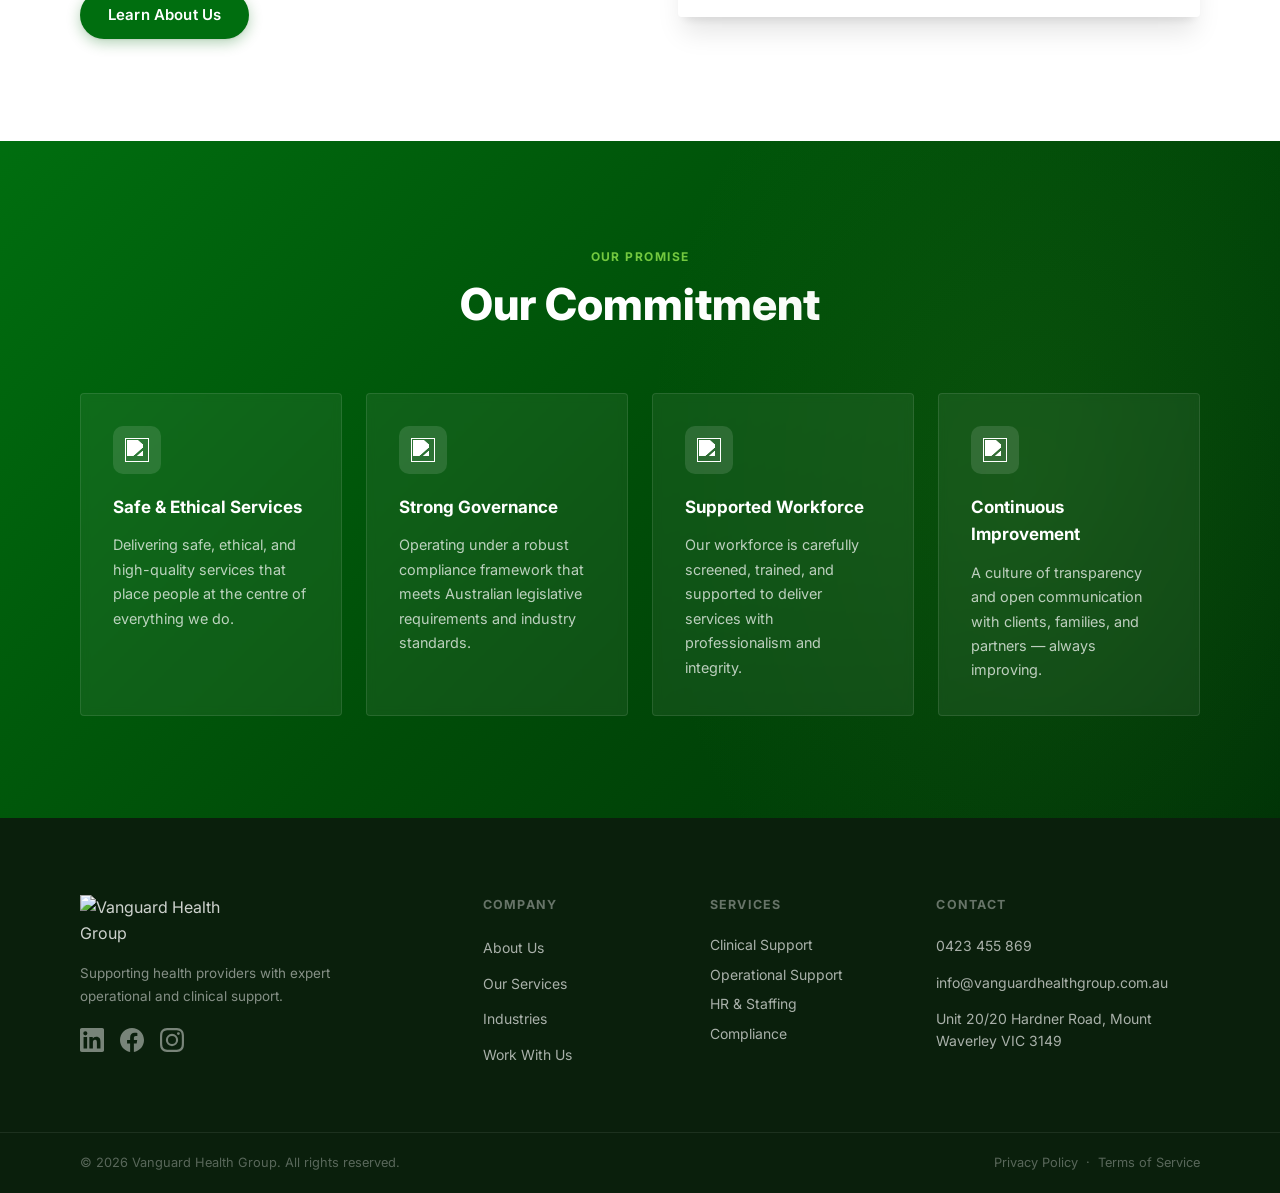
==== commit 97ccb92a: "Extract commitment grid into shared js/commitment.js — cards stay per-page, wrapper shared" ====
--- a/index.html
+++ b/index.html
@@ -181,14 +181,11 @@
     </section>
 
     <!-- ========== OUR COMMITMENT ========== -->
-    <section class="section commitment-section" aria-labelledby="commitment-heading">
-      <div class="container">
-        <div class="commitment-header">
-          <span class="section-label section-label--light">Our Promise</span>
-          <h2 id="commitment-heading" class="section-heading section-heading--light">Our Commitment</h2>
-        </div>
-        <div class="commitment-grid">
-          <div class="commitment-card">
+    <div id="site-commitment"
+    data-label="Our Promise"
+    data-heading="Our Commitment"
+  >
+    <div class="commitment-card">
             <div class="commitment-icon" aria-hidden="true">
               <img src="Icons/Safety.svg" alt="" class="icon-img" />
             </div>
@@ -215,10 +212,8 @@
             </div>
             <h3>Continuous Improvement</h3>
             <p>A culture of transparency and open communication with clients, families, and partners — always improving.</p>
-          </div>
-        </div>
-      </div>
-    </section>
+  </div>
+  <script src="js/commitment.js"></script>
 
     <!-- ========== SERVICES PREVIEW ========== -->
     <section class="section" aria-labelledby="home-services-heading">
@@ -268,24 +263,9 @@
         </div>
       </div>
     </section>
-
-    <!-- ========== CTA BANNER ========== -->
-    <section class="cta-banner" aria-labelledby="cta-heading">
-      <div class="cta-dots-bg" aria-hidden="true"></div>
-      <div class="container cta-banner-inner">
-        <h2 id="cta-heading">Ready to get started?</h2>
-        <p>Connect with our team to discuss your healthcare workforce needs. We respond within one business day.</p>
-        <div class="cta-banner-actions">
-          <span class="cta-ring-wrap">
-            <span class="cta-ring-spin" aria-hidden="true"></span>
-            <div class="cta-ring-inner">
-              <a href="request.html" class="cta-ring-btn">Request a Service</a>
-            </div>
-          </span>
-          <a href="work-with-us.html" class="btn btn-outline">Work With Us</a>
-        </div>
-      </div>
-    </section>
+  <div id="site-cta"></div>
+  <script src="js/cta.js"></script>
+
 
   </main>
   <!-- ========== FOOTER ========== -->
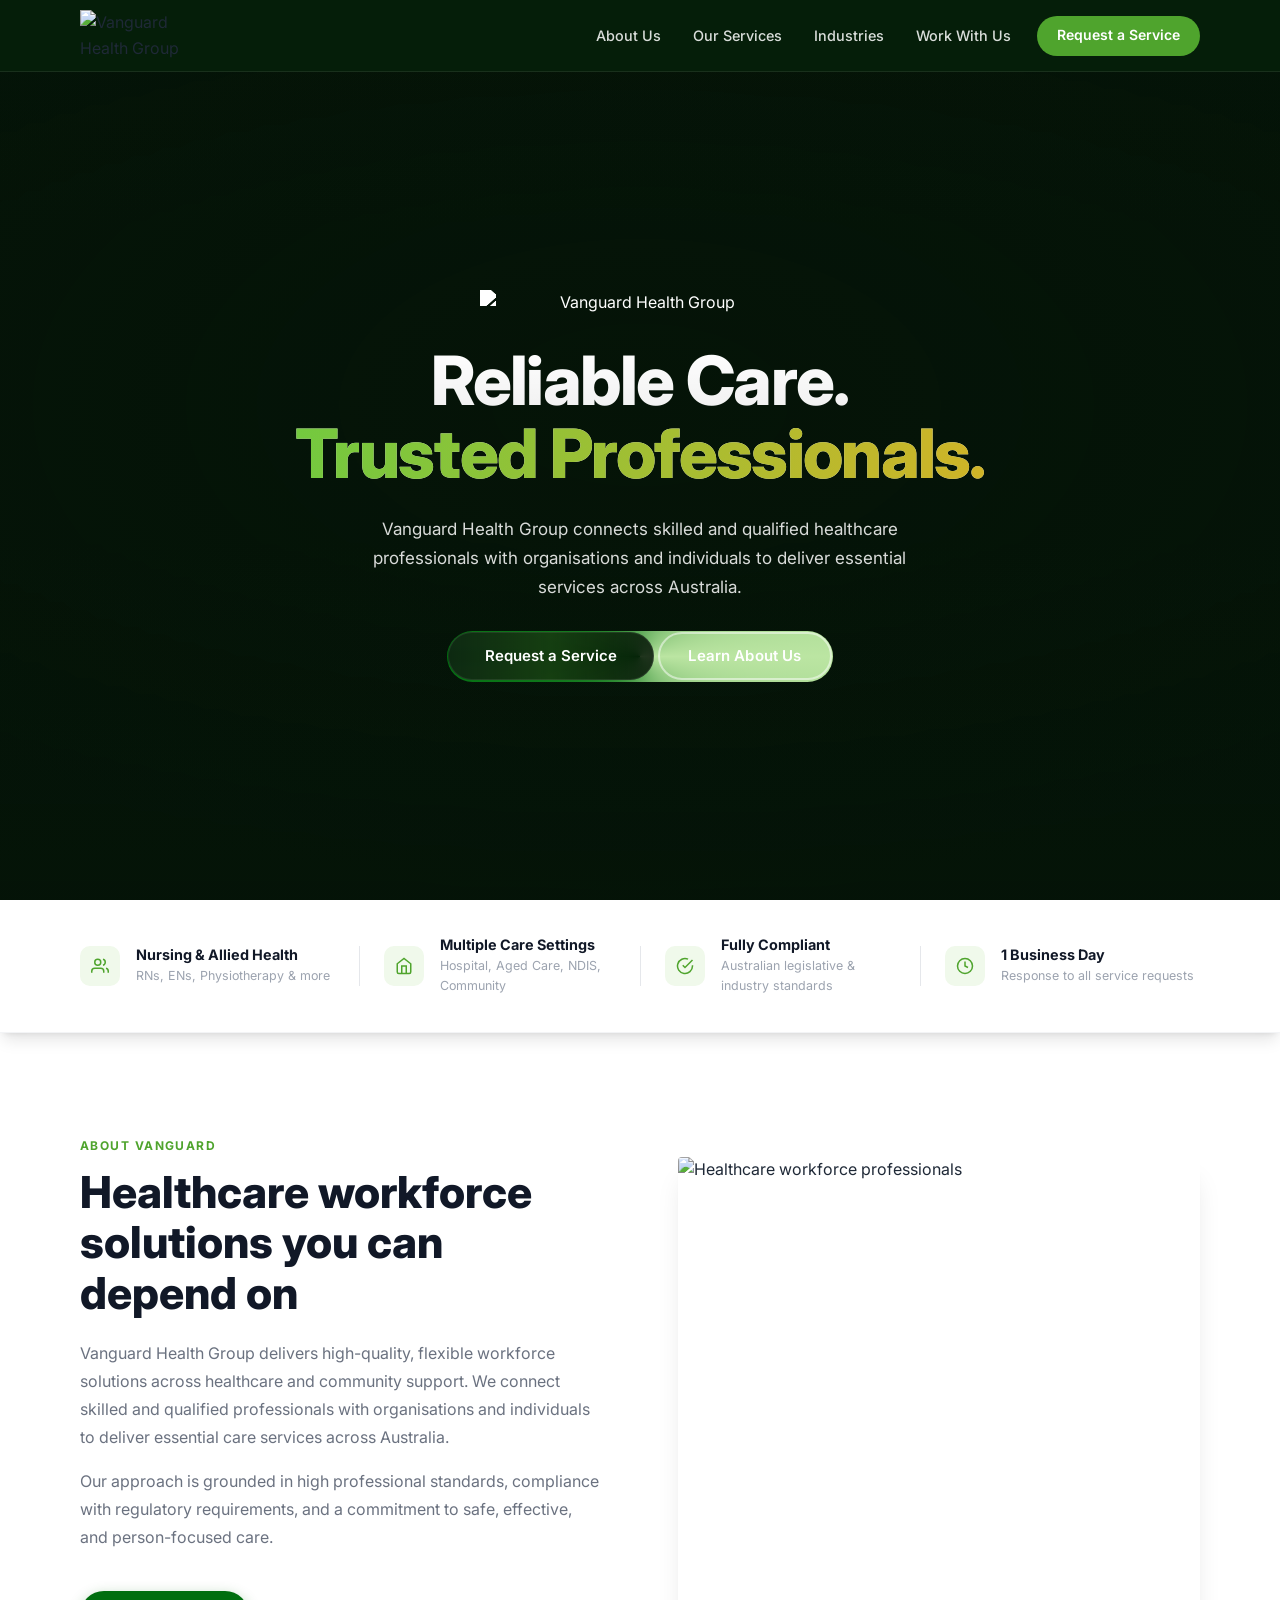
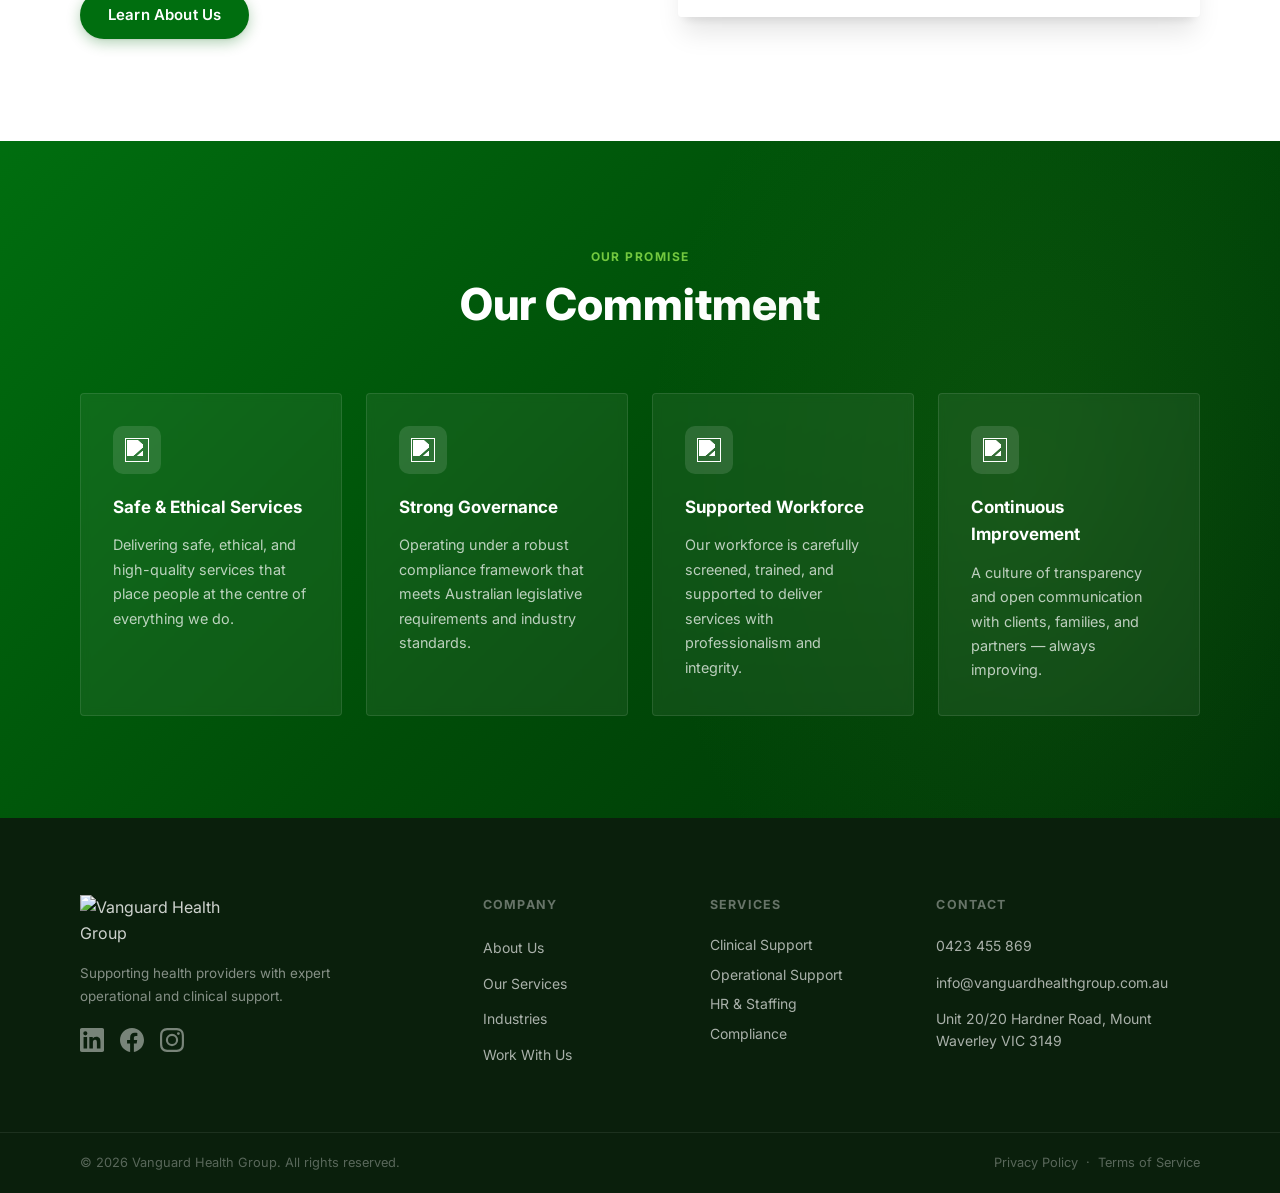
==== commit 0f1cdfa1: "Audit items 11, 14, 15: dead CSS cleanup, JSON-LD fix, tag fixes - Remove ~340 lines of unused CSS (" ====
--- a/index.html
+++ b/index.html
@@ -99,8 +99,8 @@
           </p>
           <!-- CTA with spinning border -->
           <div class="hero-retro-actions">
-            <span class="cta-ring-wrap">
-              <span class="cta-ring-spin" aria-hidden="true"></span>
+            <div class="cta-ring-wrap">
+              <div class="cta-ring-spin" aria-hidden="true"></div>
               <div class="cta-ring-inner">
                 <a href="request.html" class="cta-ring-btn">Request a Service</a>
               </div>
--- a/css/styles.css
+++ b/css/styles.css
@@ -187,11 +187,7 @@
 .btn svg { width: 16px; height: 16px; flex-shrink: 0; }
 
 /* Size modifiers */
-.btn--sm  { height: 40px; padding: 0 1.25rem; font-size: .875rem;  min-width: 120px; }
-.btn--xs  { height: 34px; padding: 0 1rem;    font-size: .8125rem; min-width: 0; }
-.btn--xxs { height: 28px; padding: 0 .75rem;  font-size: .75rem;   min-width: 0; }
 .btn--full { width: 100%; min-width: 0; }
-.btn--icon { width: 48px; padding: 0; min-width: 0; }
 
 /* Primary filled — green dark */
 .btn-primary {
@@ -203,80 +199,6 @@
   background: var(--green-main);
   box-shadow: 0 6px 20px rgba(79,164,45,.35);
   transform: translateY(-1px);
-}
-
-/* Primary stroke — outlined green */
-.btn-primary-stroke {
-  background: var(--white);
-  color: var(--btn-primary);
-  box-shadow: var(--btn-shadow-primary);
-}
-.btn-primary-stroke:hover:not(:disabled) {
-  background: var(--btn-primary-hover);
-  box-shadow: var(--btn-shadow-base);
-}
-
-/* Primary lighter — tinted green bg */
-.btn-primary-lighter {
-  background: color-mix(in srgb, var(--btn-primary) 10%, transparent);
-  color: var(--btn-primary);
-}
-.btn-primary-lighter:hover:not(:disabled) {
-  background: color-mix(in srgb, var(--btn-primary) 20%, transparent);
-}
-
-/* Primary ghost — text only */
-.btn-primary-ghost { color: var(--btn-primary); }
-.btn-primary-ghost:hover:not(:disabled) {
-  background: var(--btn-primary-hover);
-}
-
-/* Secondary — white with green-dark text */
-.btn-secondary {
-  background: var(--white);
-  color: var(--green-dark);
-  box-shadow: var(--btn-shadow-base), inset 0 0 0 1px rgba(0,110,15,.2);
-}
-.btn-secondary:hover:not(:disabled) {
-  background: var(--green-bg);
-  box-shadow: var(--btn-shadow-base), inset 0 0 0 1px var(--green-dark);
-  transform: translateY(-1px);
-}
-
-/* Neutral filled */
-.btn-neutral-filled {
-  background: var(--btn-neutral);
-  color: var(--white);
-  box-shadow: var(--btn-shadow-base);
-}
-.btn-neutral-filled:hover:not(:disabled) {
-  background: var(--btn-neutral-hover);
-}
-
-/* Neutral stroke */
-.btn-neutral-stroke {
-  background: var(--white);
-  color: var(--btn-text);
-  box-shadow: var(--btn-shadow-neutral);
-}
-.btn-neutral-stroke:hover:not(:disabled) {
-  color: var(--btn-text-hover);
-  background: transparent;
-}
-
-/* Neutral lighter */
-.btn-neutral-lighter {
-  background: color-mix(in srgb, var(--btn-neutral) 10%, transparent);
-  color: var(--btn-neutral);
-}
-.btn-neutral-lighter:hover:not(:disabled) {
-  background: color-mix(in srgb, var(--btn-neutral) 20%, transparent);
-}
-
-/* Neutral ghost */
-.btn-neutral-ghost { color: var(--btn-neutral); }
-.btn-neutral-ghost:hover:not(:disabled) {
-  background: var(--btn-hover-overlay);
 }
 
 /* Outline light — for dark backgrounds */
@@ -405,38 +327,8 @@
 /* Light sections → brand green icons */
 .service-icon .icon-img,
 .preview-card-icon .icon-img,
-.industry-icon .icon-img,
-.image-placeholder-icon .icon-img {
+.industry-icon .icon-img {
   filter: brightness(0) saturate(100%) invert(49%) sepia(83%) saturate(406%) hue-rotate(69deg) brightness(98%) contrast(91%);
-}
-
-/* ── Image Placeholders ───────────────────────────────────── */
-.image-placeholder {
-  background: linear-gradient(135deg, var(--gray-100) 0%, var(--green-bg) 100%);
-  border: 2px dashed var(--green-inactive);
-  border-radius: var(--radius-lg);
-  display: flex;
-  flex-direction: column;
-  align-items: center;
-  justify-content: center;
-  gap: 0.75rem;
-  color: var(--green-main);
-  font-size: 0.8125rem;
-  font-weight: 500;
-  padding: 2rem;
-  min-height: 200px;
-  width: 100%;
-}
-
-.image-placeholder--tall   { min-height: 420px; }
-.image-placeholder--medium { min-height: 300px; }
-.image-placeholder--wide   { min-height: 260px; }
-
-.image-placeholder-icon svg {
-  width: 2.5rem;
-  height: 2.5rem;
-  stroke: var(--green-main);
-  opacity: 0.45;
 }
 
 /* ── NAVIGATION ──────────────────────────────────────────── */
@@ -613,17 +505,6 @@
 
 /* ── Real images ─────────────────────────────────────────── */
 
-/* Hero background image */
-.hero-img {
-  position: absolute;
-  inset: 0;
-  width: 100%;
-  height: 100%;
-  object-fit: cover;
-  object-position: center 30%;
-  display: block;
-}
-
 /* Split-layout photo */
 .split-img {
   width: 100%;
@@ -669,92 +550,6 @@
   align-items: center;
   padding-top: var(--nav-h);
   overflow: hidden;
-}
-
-.hero-media {
-  position: absolute;
-  inset: 0;
-  z-index: 0;
-}
-
-/* .hero-video-placeholder is no longer used — hero now uses .hero-img */
-
-.hero-overlay {
-  position: absolute;
-  inset: 0;
-  /* Multi-layer: strong left darkening for text legibility + subtle vignette */
-  background:
-    linear-gradient(to right,  rgba(5,20,8,.88) 0%,  rgba(5,20,8,.65) 45%, rgba(5,20,8,.25) 100%),
-    linear-gradient(to top,    rgba(5,20,8,.45) 0%,  transparent 35%),
-    linear-gradient(to bottom, rgba(5,20,8,.25) 0%,  transparent 20%);
-}
-
-.hero-content {
-  position: relative;
-  z-index: 1;
-  max-width: 700px;
-  padding-block: 5rem;
-}
-
-.hero-badge {
-  display: inline-flex;
-  align-items: center;
-  background: rgba(188,156,34,.15);
-  border: 1px solid rgba(188,156,34,.4);
-  color: #f0d060;
-  font-size: 0.8rem;
-  font-weight: 600;
-  letter-spacing: 0.06em;
-  text-transform: uppercase;
-  padding: 0.4rem 1rem;
-  border-radius: 100px;
-  margin-bottom: 1.5rem;
-}
-
-.hero-heading {
-  font-size: clamp(2.5rem, 6vw, 4.5rem);
-  font-weight: 800;
-  line-height: 1.08;
-  color: var(--white);
-  margin-bottom: 1.5rem;
-  text-shadow: 0 2px 20px rgba(0,0,0,.3);
-}
-
-.hero-heading-accent { color: #7de455; }
-
-.hero-text {
-  font-size: clamp(1rem, 1.5vw, 1.1875rem);
-  color: rgba(255,255,255,.85);
-  line-height: 1.7;
-  margin-bottom: 2.5rem;
-  max-width: 52ch;
-}
-
-.hero-actions {
-  display: flex;
-  flex-wrap: wrap;
-  gap: 1rem;
-}
-
-.hero-scroll-indicator {
-  position: absolute;
-  bottom: 2rem;
-  left: 50%;
-  transform: translateX(-50%);
-  z-index: 1;
-}
-
-.scroll-dot {
-  width: 6px;
-  height: 6px;
-  background: rgba(255,255,255,.7);
-  border-radius: 50%;
-  animation: scrollBounce 1.8s ease-in-out infinite;
-}
-
-@keyframes scrollBounce {
-  0%, 100% { transform: translateY(0); opacity: .5; }
-  50%       { transform: translateY(8px); opacity: 1; }
 }
 
 /* ── STATS BAR ───────────────────────────────────────────── */
@@ -1154,13 +949,6 @@
   height: 100%;
   object-fit: cover;
   object-position: center;
-}
-
-.service-image-wrap .image-placeholder {
-  border-radius: 0;
-  min-height: 200px;
-  border: none;
-  border-bottom: 1px solid var(--gray-200);
 }
 
 .service-badge {
@@ -1618,41 +1406,6 @@
   border-bottom: 2px solid var(--gray-100);
 }
 
-.benefits-list {
-  display: flex; flex-direction: column; gap: 1.125rem;
-  margin-bottom: 2rem;
-}
-
-.benefits-list li { display: flex; align-items: flex-start; gap: 1rem; }
-
-.benefit-icon {
-  flex-shrink: 0;
-  width: 2.25rem; height: 2.25rem;
-  background: var(--green-bg);
-  border-radius: var(--radius);
-  display: flex; align-items: center; justify-content: center;
-  color: var(--green-main); margin-top: .1rem;
-}
-.benefit-icon svg { width: 1rem; height: 1rem; }
-
-.benefits-list li > div { display: flex; flex-direction: column; gap: .15rem; }
-.benefits-list li strong { font-size: .9rem; font-weight: 700; color: var(--gray-900); }
-.benefits-list li span   { font-size: .82rem; color: var(--text-muted); }
-
-.apply-divider {
-  border: none;
-  border-top: 2px solid var(--gray-100);
-  margin-block: 2rem 1.75rem;
-}
-
-.apply-section-title {
-  font-size: 1.125rem; font-weight: 800; color: var(--gray-900); margin-bottom: .5rem;
-}
-
-.apply-section-desc {
-  font-size: .875rem; color: var(--text-light); margin-bottom: 1.5rem; line-height: 1.6;
-}
-
 /* ── FOOTER ──────────────────────────────────────────────── */
 .footer {
   background: #0a1f0c;
@@ -1779,50 +1532,6 @@
   pointer-events: none;
 }
 
-/* Retro perspective grid */
-.retro-grid {
-  pointer-events: none;
-  position: absolute;
-  inset: 0;
-  overflow: hidden;
-  perspective: 200px;
-  opacity: 0.55;
-  z-index: 0;
-}
-
-.retro-grid-inner {
-  position: absolute;
-  inset: 0;
-  transform: rotateX(65deg);
-}
-
-.retro-grid-lines {
-  position: absolute;
-  width: 600vw;
-  height: 300vh;
-  top: 0; left: 0;
-  margin-left: -200%;
-  transform-origin: 100% 0 0;
-  background-image:
-    linear-gradient(to right, rgba(115,201,63,.35) 1px, transparent 0),
-    linear-gradient(to bottom, rgba(115,201,63,.35) 1px, transparent 0);
-  background-repeat: repeat;
-  background-size: 60px 60px;
-  animation: retro-grid-scroll 20s linear infinite;
-}
-
-@keyframes retro-grid-scroll {
-  0%   { background-position: 0 0; }
-  100% { background-position: 0 60px; }
-}
-
-/* Fade grid into dark at bottom so it blends with the overlay */
-.retro-grid-fade {
-  position: absolute;
-  inset: 0;
-  background: linear-gradient(to top, rgba(5,20,8,1) 0%, transparent 70%);
-}
-
 /* Content layout — vertically centred within the viewport */
 .hero-retro-body {
   position: relative;
@@ -1853,32 +1562,6 @@
   /* The SVG uses brand green — invert to white for readability on dark bg */
   filter: brightness(0) invert(1);
   margin-bottom: 0.25rem;
-}
-
-/* Badge pill — translucent on dark background */
-.hero-retro-badge {
-  display: inline-flex;
-  align-items: center;
-  gap: 0.5rem;
-  font-size: 0.8125rem;
-  font-weight: 600;
-  /* Explicit color for accessibility — white text on dark pill */
-  color: rgba(255,255,255,.88);
-  background: linear-gradient(to right, rgba(255,255,255,.08), rgba(255,255,255,.05), transparent);
-  border: 2px solid rgba(255,255,255,.12);
-  border-radius: 100px;
-  padding: 0.4rem 1.25rem;
-  transition: color var(--transition), border-color var(--transition);
-  cursor: default;
-}
-
-.hero-retro-chevron {
-  flex-shrink: 0;
-  transition: transform 0.3s ease;
-}
-
-.hero-retro-badge:hover .hero-retro-chevron {
-  transform: translateX(4px);
 }
 
 /* Main heading — white gradient for legibility */
@@ -1980,26 +1663,6 @@
   background: linear-gradient(to right, rgba(255,255,255,.08), rgba(79,164,45,.32), transparent);
 }
 
-/* Bottom showcase image */
-.hero-retro-image-wrap {
-  margin-top: clamp(3rem, 6vw, 5rem);
-  margin-inline: clamp(1rem, 5vw, 3rem);
-  position: relative;
-  z-index: 10;
-}
-
-.hero-retro-image {
-  width: 100%;
-  display: block;
-  border-radius: 8px 8px 0 0;
-  box-shadow: 0 -4px 40px rgba(0,0,0,.25), 0 20px 60px rgba(0,0,0,.35);
-  border: 1px solid rgba(255,255,255,.1);
-  border-bottom: none;
-  object-fit: cover;
-  max-height: 480px;
-  object-position: center 20%;
-}
-
 /* ── ANIMATIONS ──────────────────────────────────────────── */
 @keyframes fadeUp {
   from { opacity: 0; transform: translateY(22px); }
@@ -2206,7 +1869,6 @@
 }
 
 @media (max-width: 480px) {
-  .hero-actions { flex-direction: column; }
   .btn { width: 100%; min-width: 0; }
   .cta-banner-actions { flex-direction: column; align-items: stretch; }
   .cta-banner-actions .btn { min-width: 0; }
@@ -2216,5 +1878,4 @@
   .cta-ring-wrap { width: 100%; }
   .cta-ring-inner { width: 100%; }
   .cta-ring-btn { width: 100%; }
-  .hero-retro-secondary { width: 100%; min-width: 0; }
-}
+}
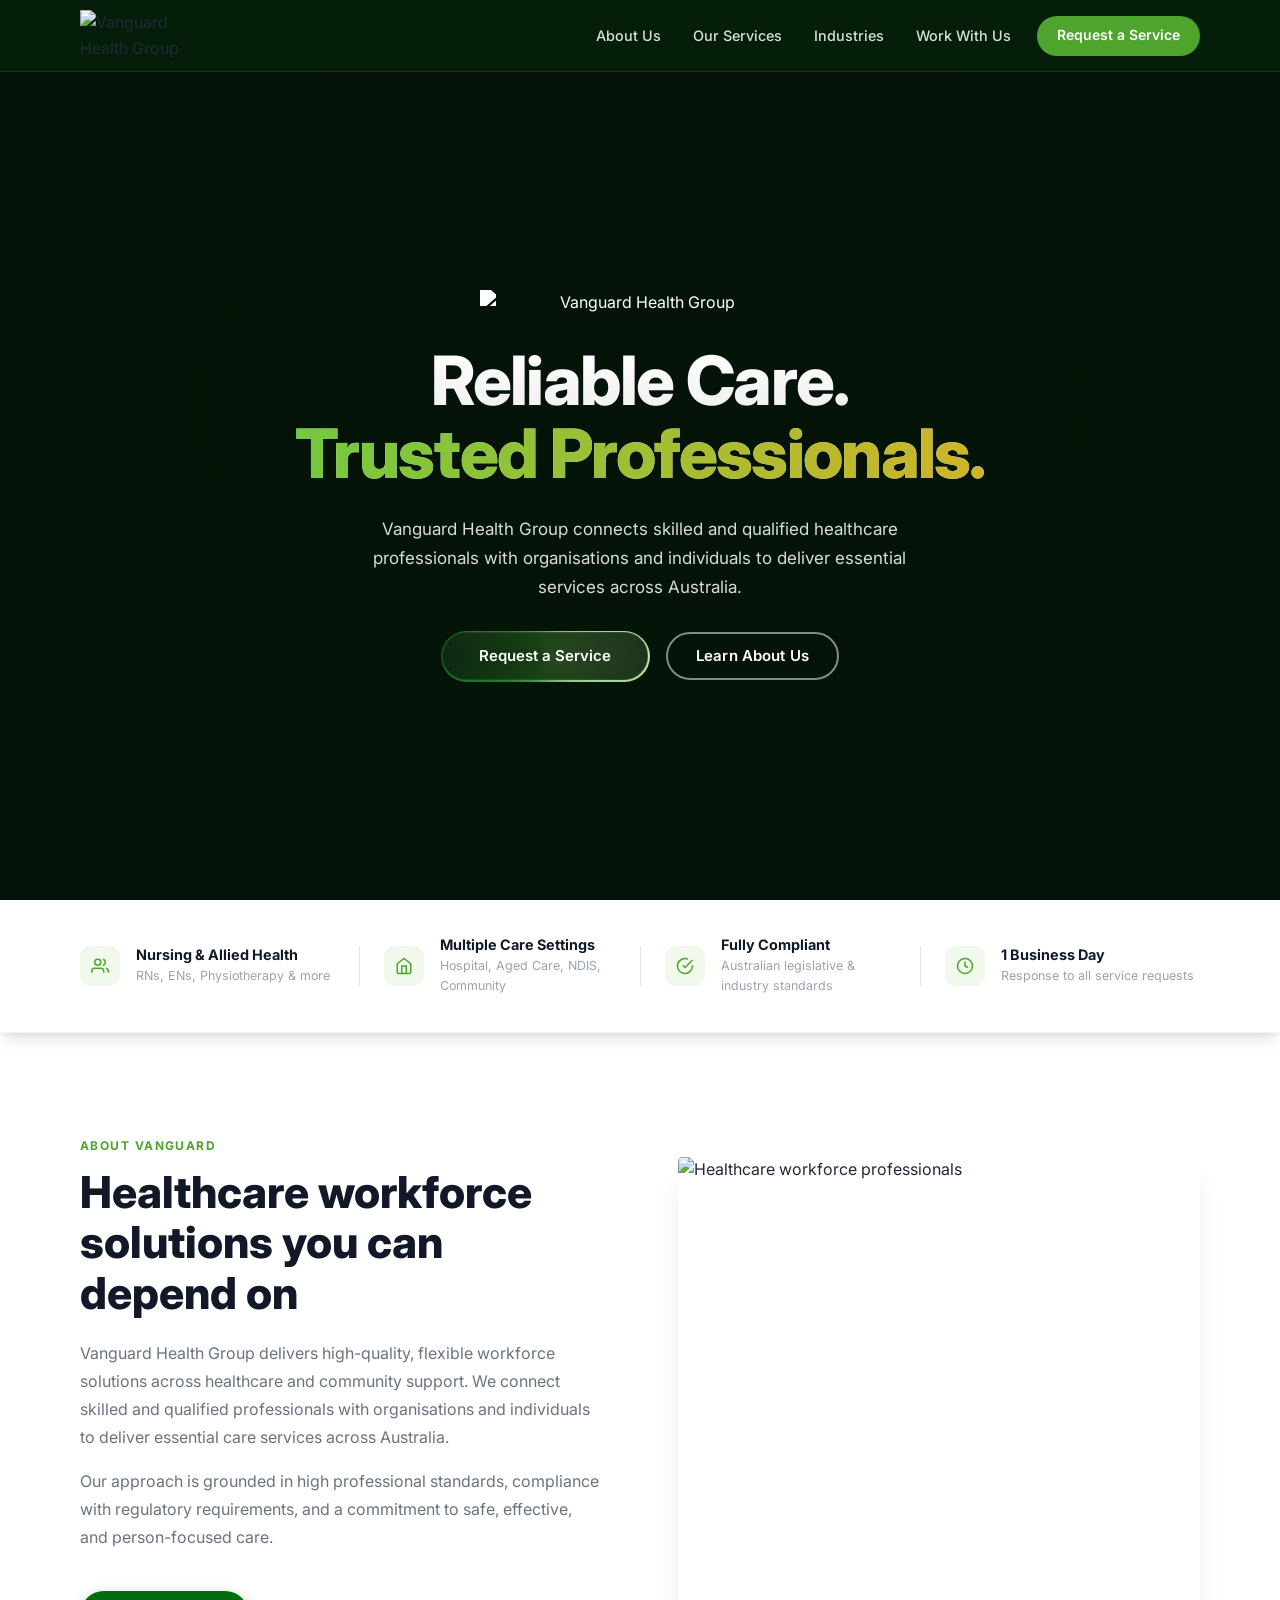
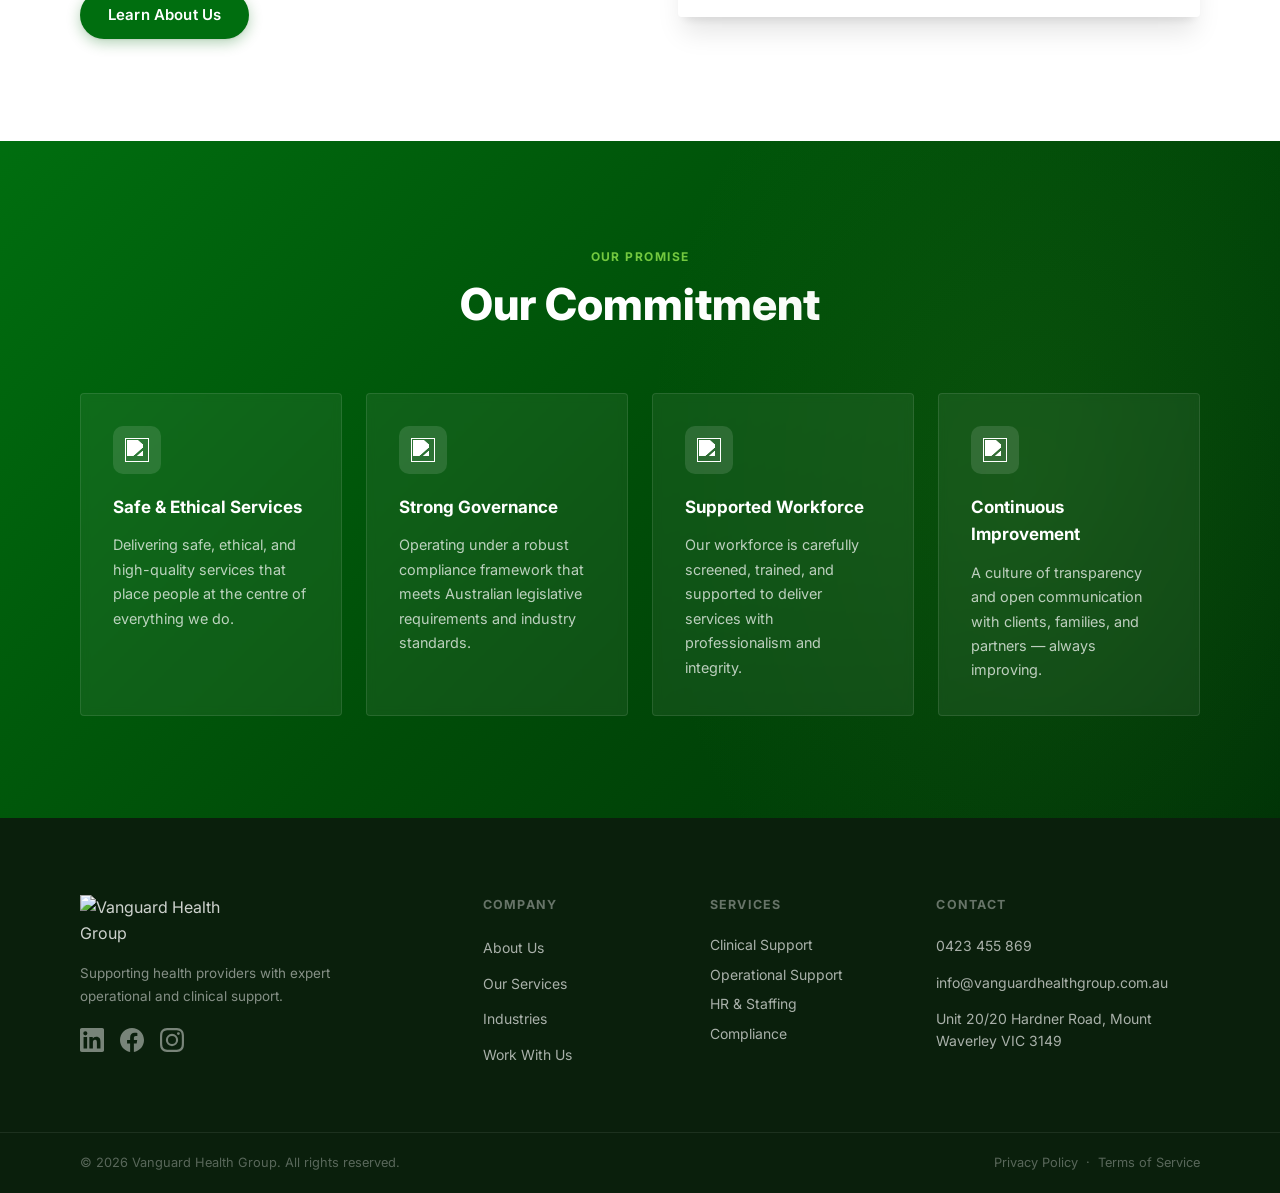
==== commit 0c2763c1: "Accessibility: focus ring, aria-required, skip nav, social link labels - Increase form focus ring op" ====
--- a/index.html
+++ b/index.html
@@ -60,10 +60,11 @@
   </script>
 </head>
 <body>
+  <a href="#main" class="skip-link">Skip to main content</a>
   <div id="site-nav"></div>
   <script src="js/nav.js"></script>
 
-  <main>
+  <main id="main">
 
     <!-- ========== HERO ========== -->
     <section class="hero-retro" id="home" aria-label="Hero">
@@ -104,7 +105,7 @@
               <div class="cta-ring-inner">
                 <a href="request.html" class="cta-ring-btn">Request a Service</a>
               </div>
-            </span>
+            </div>
             <a href="about.html" class="btn btn-outline">Learn About Us</a>
           </div>
         </div>
--- a/css/styles.css
+++ b/css/styles.css
@@ -94,6 +94,22 @@
 
 img, svg { display: block; }
 a { color: inherit; text-decoration: none; }
+
+/* ── Skip navigation ─────────────────────────────────────── */
+.skip-link {
+  position: absolute;
+  top: -100%;
+  left: 1rem;
+  z-index: 9999;
+  padding: 0.75rem 1.25rem;
+  background: var(--green-dark);
+  color: var(--white);
+  font-weight: 600;
+  border-radius: 0 0 var(--radius) var(--radius);
+  text-decoration: none;
+  transition: top 0.15s ease;
+}
+.skip-link:focus { top: 0; }
 ul { list-style: none; }
 button { cursor: pointer; border: none; background: none; font-family: inherit; }
 input, select, textarea { font-family: inherit; }
@@ -1294,7 +1310,7 @@
 .form-group select:focus,
 .form-group textarea:focus {
   border-color: var(--green-main);
-  box-shadow: 0 0 0 3px rgba(79,164,45,.15);
+  box-shadow: 0 0 0 3px rgba(79,164,45,.45);
 }
 
 .form-group input::placeholder,
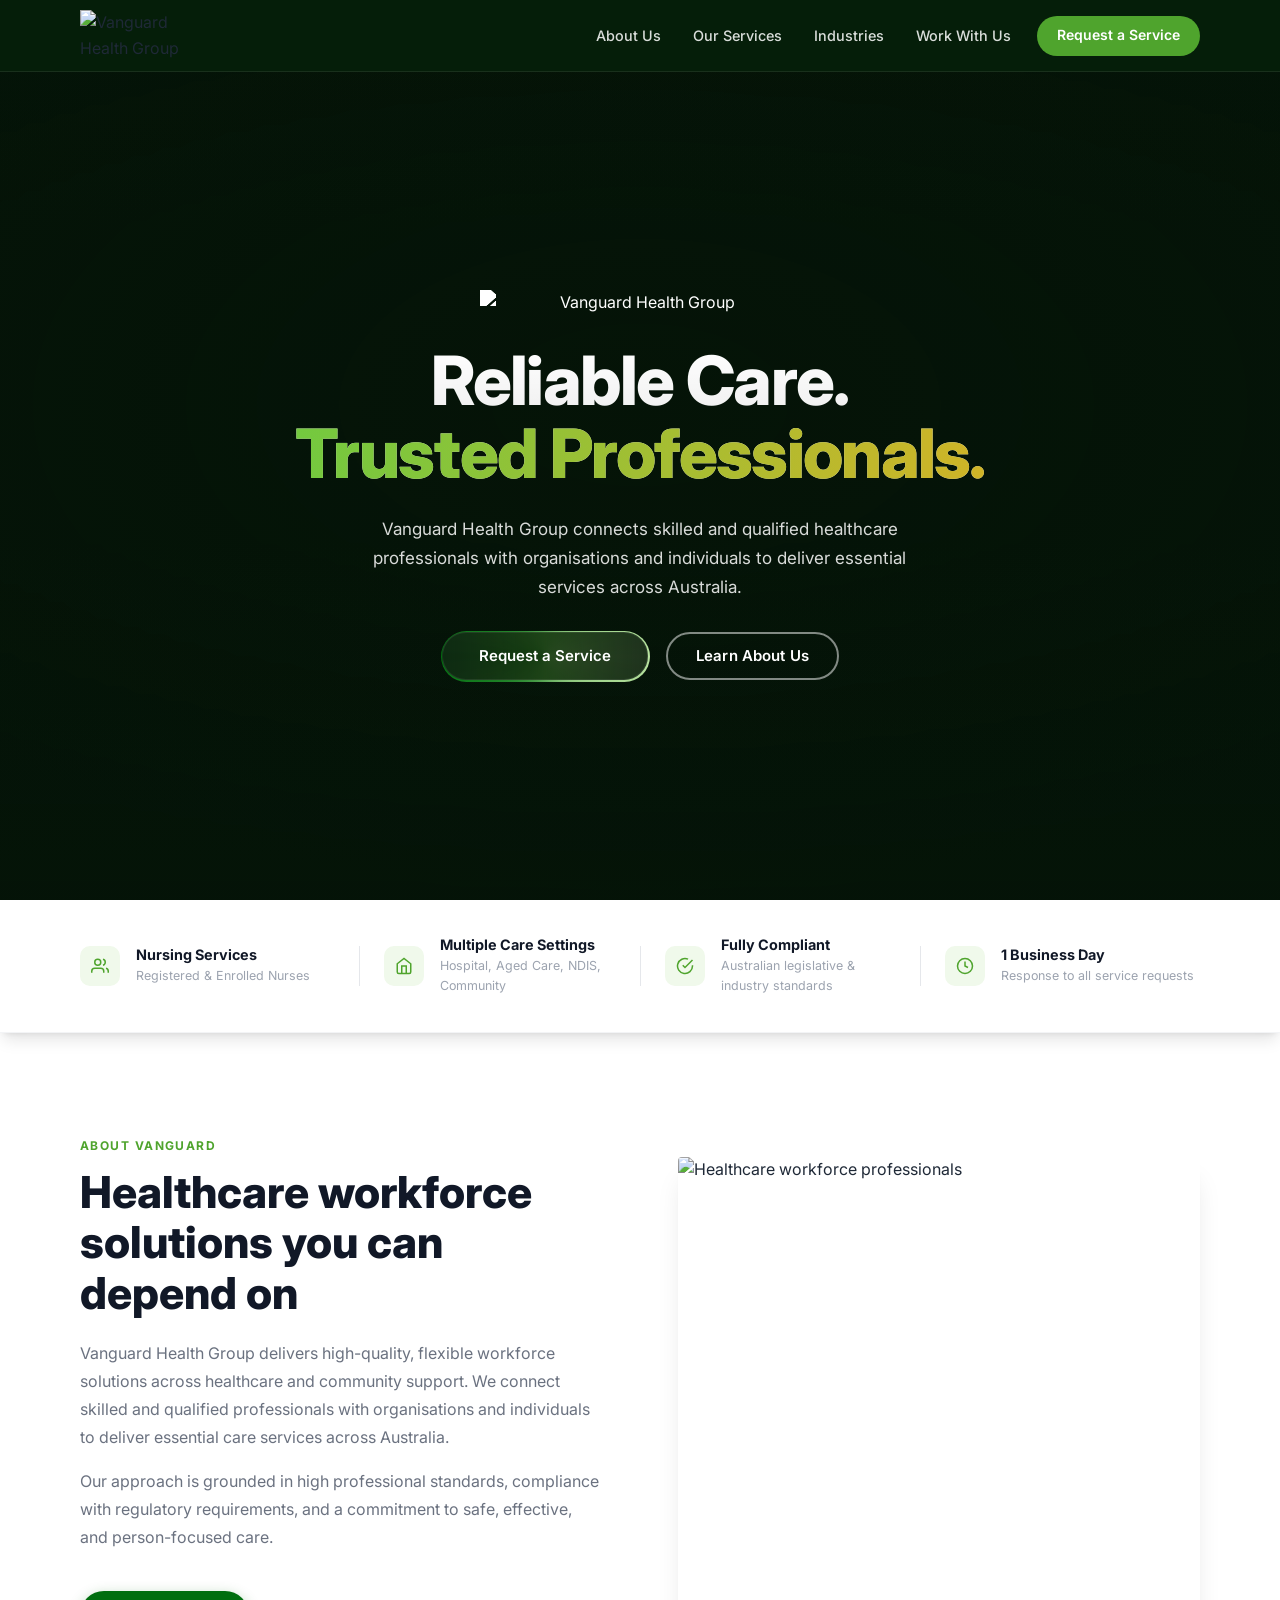
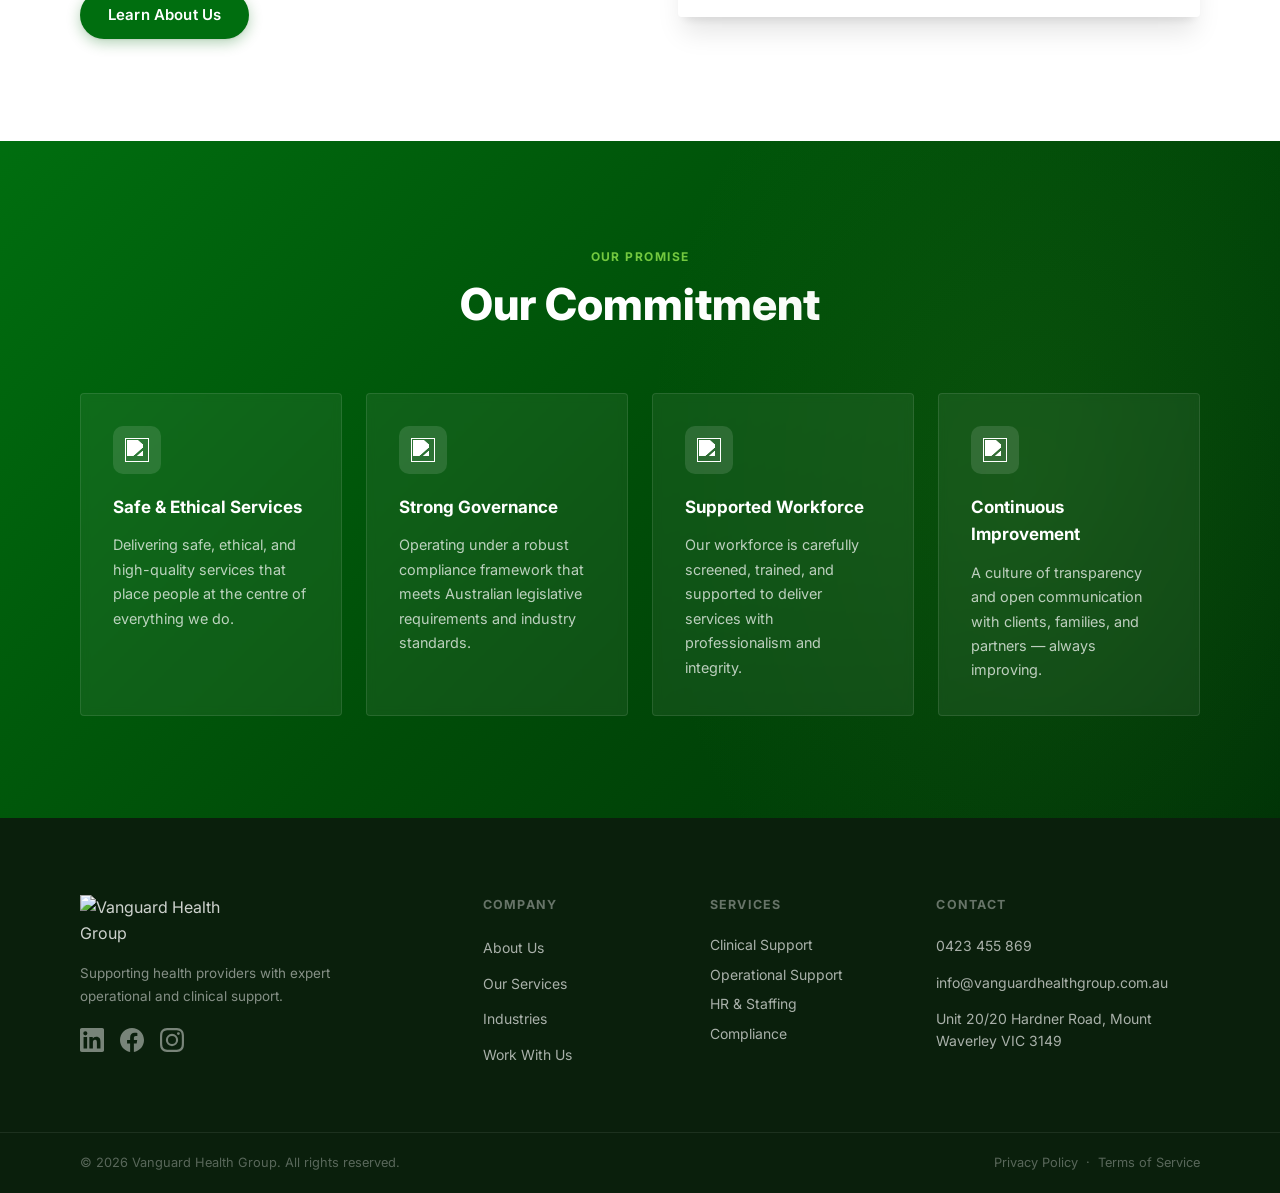
==== commit 28fe4cff: "Remove all allied health, DVA, and TAC references from site content - index.html: stats bar updated " ====
--- a/index.html
+++ b/index.html
@@ -120,8 +120,8 @@
             <svg viewBox="0 0 24 24" fill="none" stroke="currentColor" stroke-width="2"><path d="M17 21v-2a4 4 0 0 0-4-4H5a4 4 0 0 0-4 4v2"/><circle cx="9" cy="7" r="4"/><path d="M23 21v-2a4 4 0 0 0-3-3.87"/><path d="M16 3.13a4 4 0 0 1 0 7.75"/></svg>
           </div>
           <div class="stat-text">
-            <strong>Nursing &amp; Allied Health</strong>
-            <span>RNs, ENs, Physiotherapy &amp; more</span>
+            <strong>Nursing Services</strong>
+            <span>Registered &amp; Enrolled Nurses</span>
           </div>
         </div>
         <div class="stat-divider" aria-hidden="true"></div>
@@ -247,17 +247,6 @@
               <svg viewBox="0 0 24 24" fill="none" stroke="currentColor" stroke-width="2.5" aria-hidden="true"><line x1="5" y1="12" x2="19" y2="12"/><polyline points="12 5 19 12 12 19"/></svg>
             </a>
           </div>
-          <div class="preview-card">
-            <div class="preview-card-icon" aria-hidden="true">
-              <img src="Icons/Allied health.svg" alt="" class="icon-img" />
-            </div>
-            <h3>Allied Health</h3>
-            <p>Qualified allied health professionals including Physiotherapists, Podiatrists, AHAs, and Remedial Massage Therapists.</p>
-            <a href="services.html" class="preview-card-link">
-              Explore Allied Health
-              <svg viewBox="0 0 24 24" fill="none" stroke="currentColor" stroke-width="2.5" aria-hidden="true"><line x1="5" y1="12" x2="19" y2="12"/><polyline points="12 5 19 12 12 19"/></svg>
-            </a>
-          </div>
         </div>
         <div class="section-cta">
           <a href="services.html" class="btn btn-outline-dark">View All Services</a>
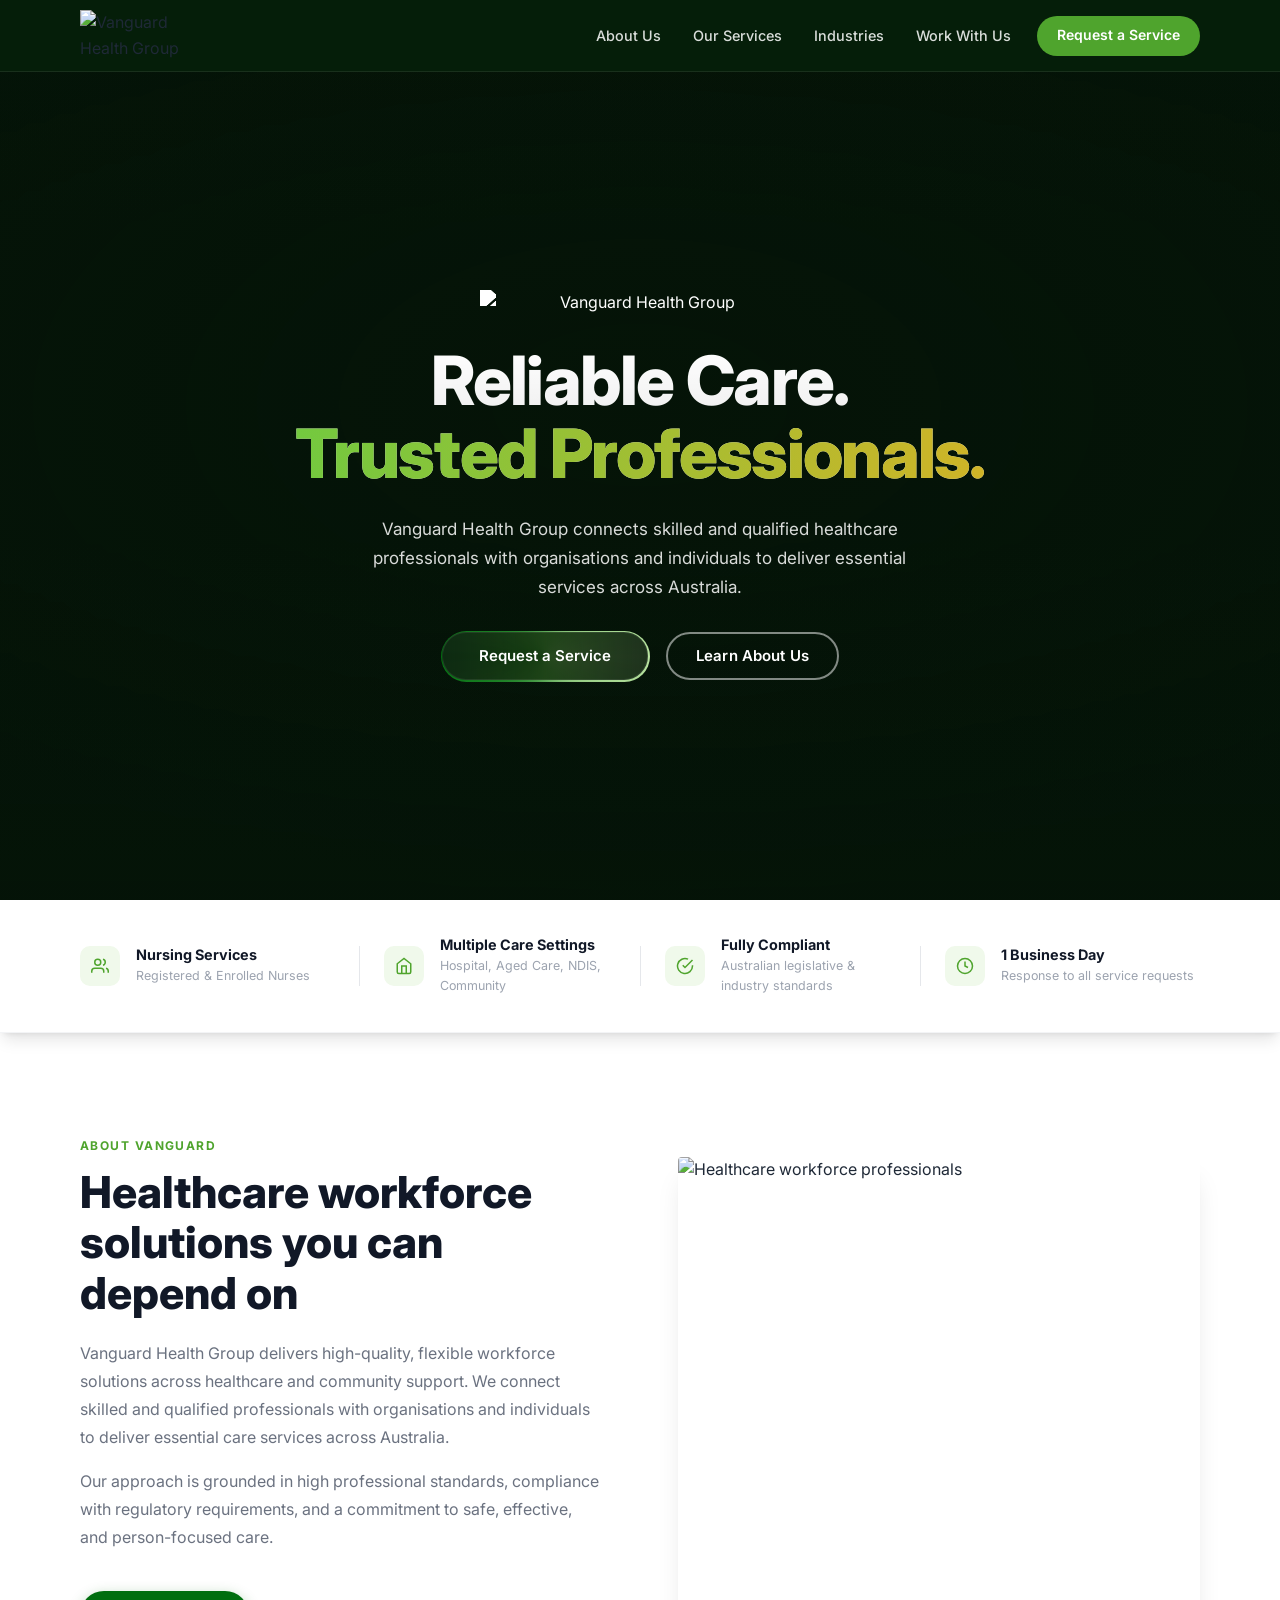
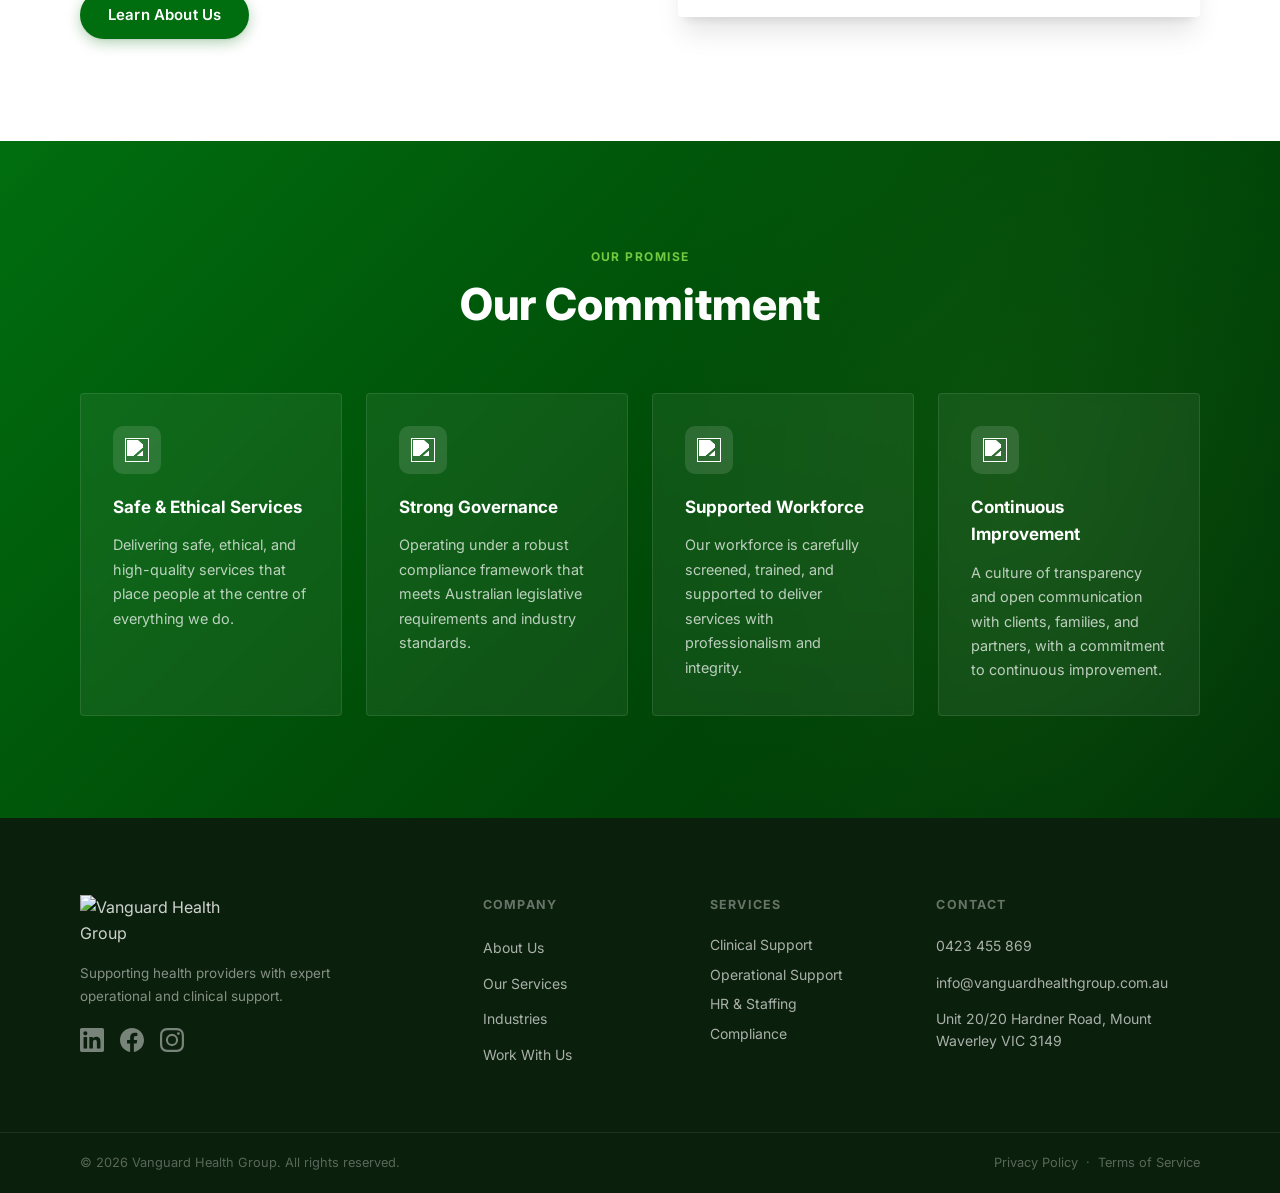
==== commit 1c68fd4d: "Replace em dashes with correct punctuation throughout" ====
--- a/index.html
+++ b/index.html
@@ -212,7 +212,7 @@
               <img src="Icons/Continous learning.svg" alt="" class="icon-img" />
             </div>
             <h3>Continuous Improvement</h3>
-            <p>A culture of transparency and open communication with clients, families, and partners — always improving.</p>
+            <p>A culture of transparency and open communication with clients, families, and partners, with a commitment to continuous improvement.</p>
   </div>
   <script src="js/commitment.js"></script>
 
--- a/css/styles.css
+++ b/css/styles.css
@@ -878,7 +878,7 @@
 
 .mission-grid {
   display: grid;
-  grid-template-columns: 1fr 1fr;
+  grid-template-columns: 1fr 1fr 1fr;
   gap: 1.5rem;
 }
 
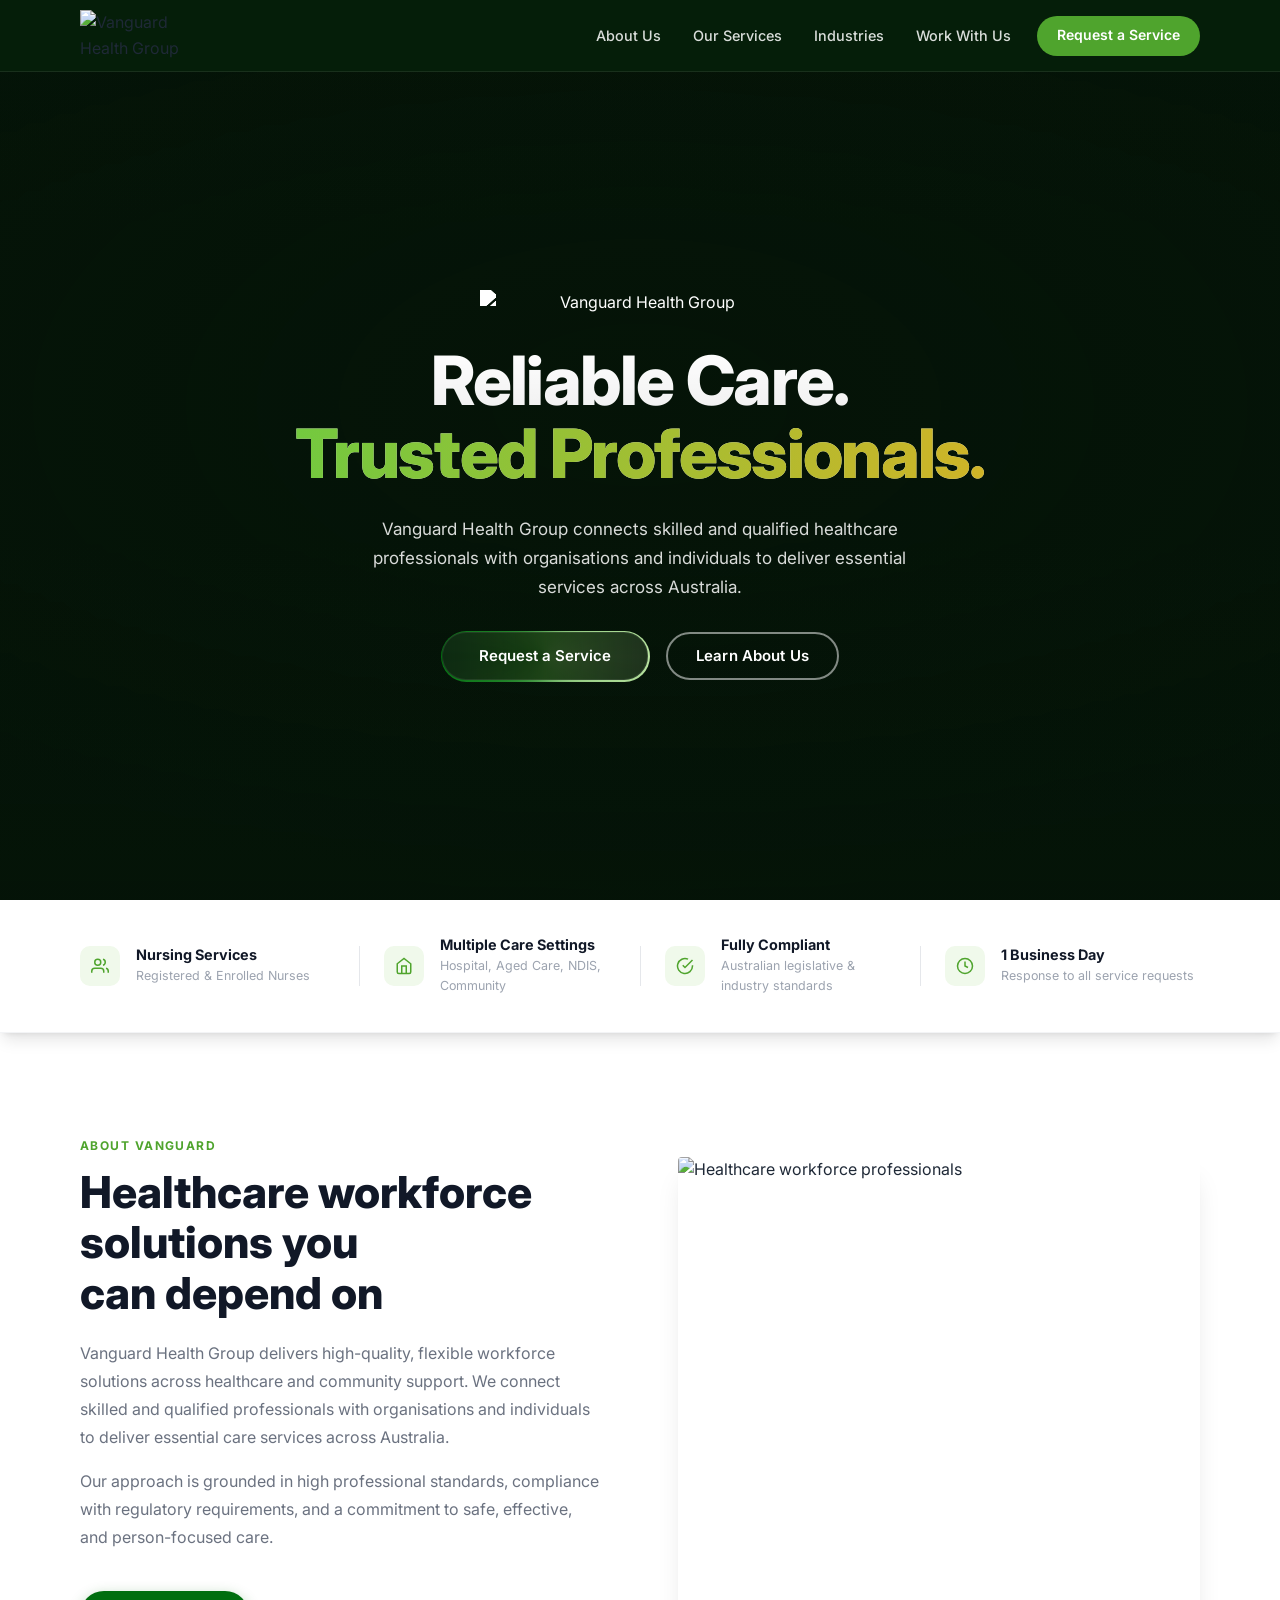
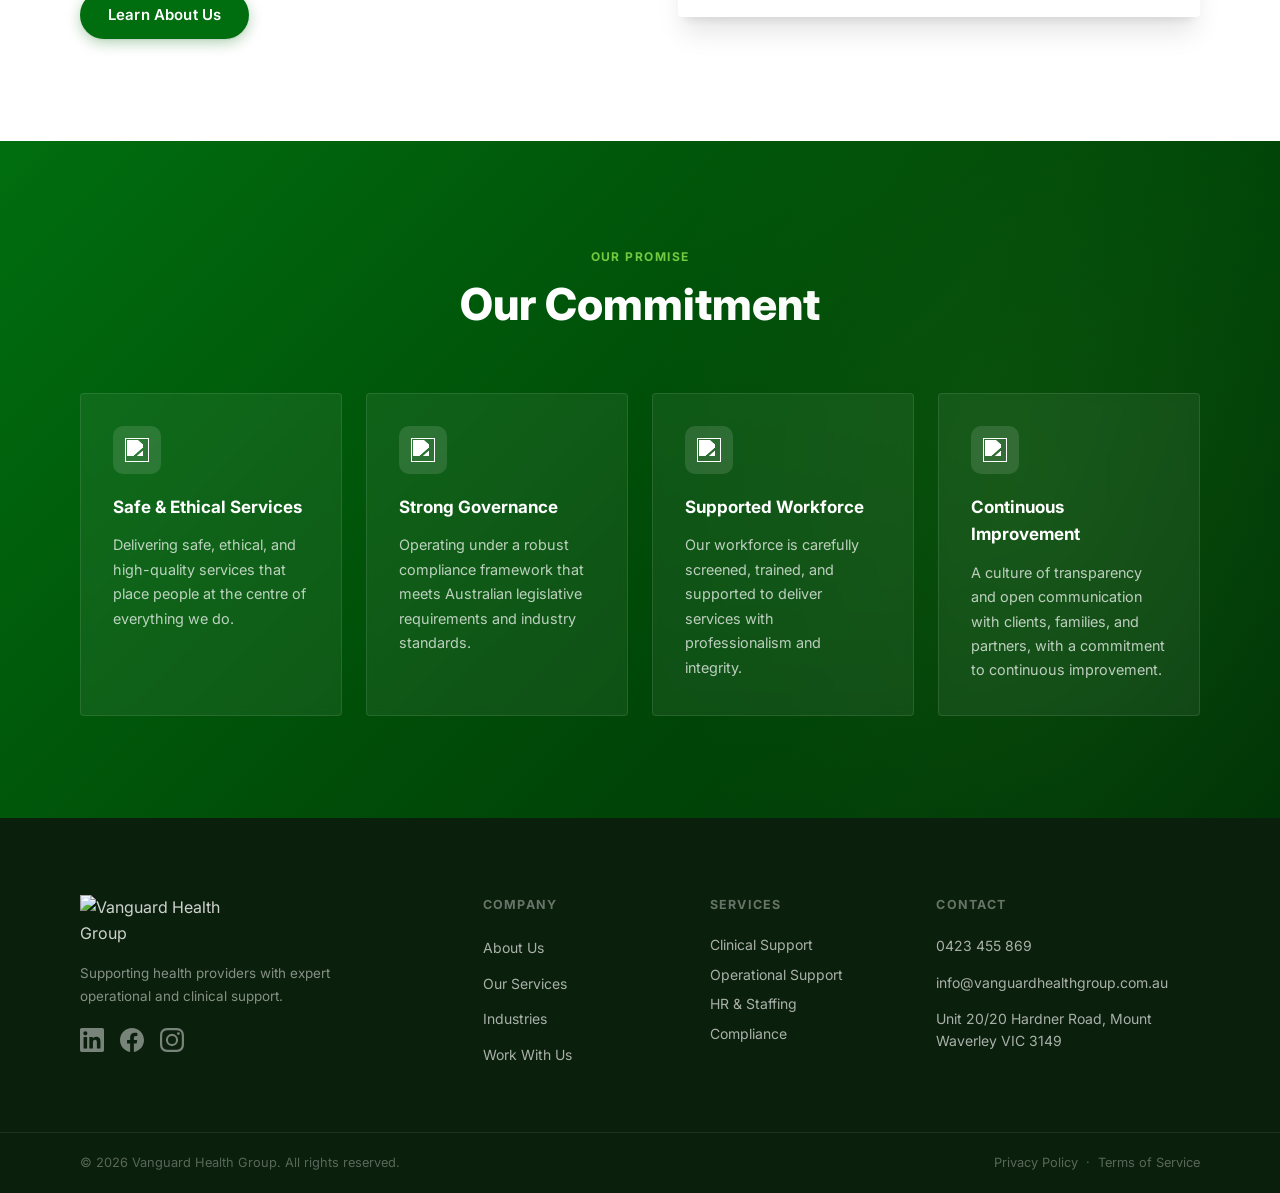
==== commit 3422cfec: "Update About Vanguard section image to Our services.webp" ====
--- a/index.html
+++ b/index.html
@@ -173,7 +173,7 @@
         </div>
         <div class="split-visual">
           <img
-            src="brand_assets/Index_Helath_workforce_solutions.JPG"
+            src="brand_assets/Our services.webp"
             alt="Healthcare workforce professionals"
             class="split-img"
           />
--- a/css/styles.css
+++ b/css/styles.css
@@ -42,7 +42,7 @@
 
   --transition: 0.25s ease;
   --font: 'Inter', system-ui, -apple-system, sans-serif;
-  --max-w: 1200px;
+  --max-w: clamp(1200px, 88vw, 1600px);
   --nav-h: 72px;
 
   /* ── Button token system ─────────────────────────────────── */
@@ -94,6 +94,7 @@
 
 img, svg { display: block; }
 a { color: inherit; text-decoration: none; }
+h1, h2, h3, h4, h5, h6 { text-wrap: balance; }
 
 /* ── Skip navigation ─────────────────────────────────────── */
 .skip-link {
@@ -1076,8 +1077,9 @@
 .industries-section { background: var(--white); }
 
 .industries-grid {
-  display: grid;
-  grid-template-columns: repeat(auto-fill, minmax(200px, 1fr));
+  display: flex;
+  flex-wrap: wrap;
+  justify-content: center;
   gap: 1rem;
 }
 
@@ -1087,6 +1089,7 @@
 }
 
 .industry-card {
+  flex: 0 1 220px;
   background: var(--gray-50);
   border: 1px solid var(--gray-200);
   border-radius: var(--radius-lg);
@@ -1813,15 +1816,13 @@
 }
 
 @media (max-width: 960px) {
-  .commitment-grid--3col,
-  .industries-grid--3col {
+  .commitment-grid--3col {
     grid-template-columns: repeat(2, 1fr);
   }
 }
 
 @media (max-width: 560px) {
-  .commitment-grid--3col,
-  .industries-grid--3col {
+  .commitment-grid--3col {
     grid-template-columns: 1fr;
   }
 }
@@ -1888,7 +1889,7 @@
   .btn { width: 100%; min-width: 0; }
   .cta-banner-actions { flex-direction: column; align-items: stretch; }
   .cta-banner-actions .btn { min-width: 0; }
-  .industries-grid { grid-template-columns: 1fr 1fr; }
+  .industry-card { flex: 0 1 calc(50% - .5rem); }
 
   .hero-retro-actions { flex-direction: column; align-items: stretch; }
   .cta-ring-wrap { width: 100%; }
